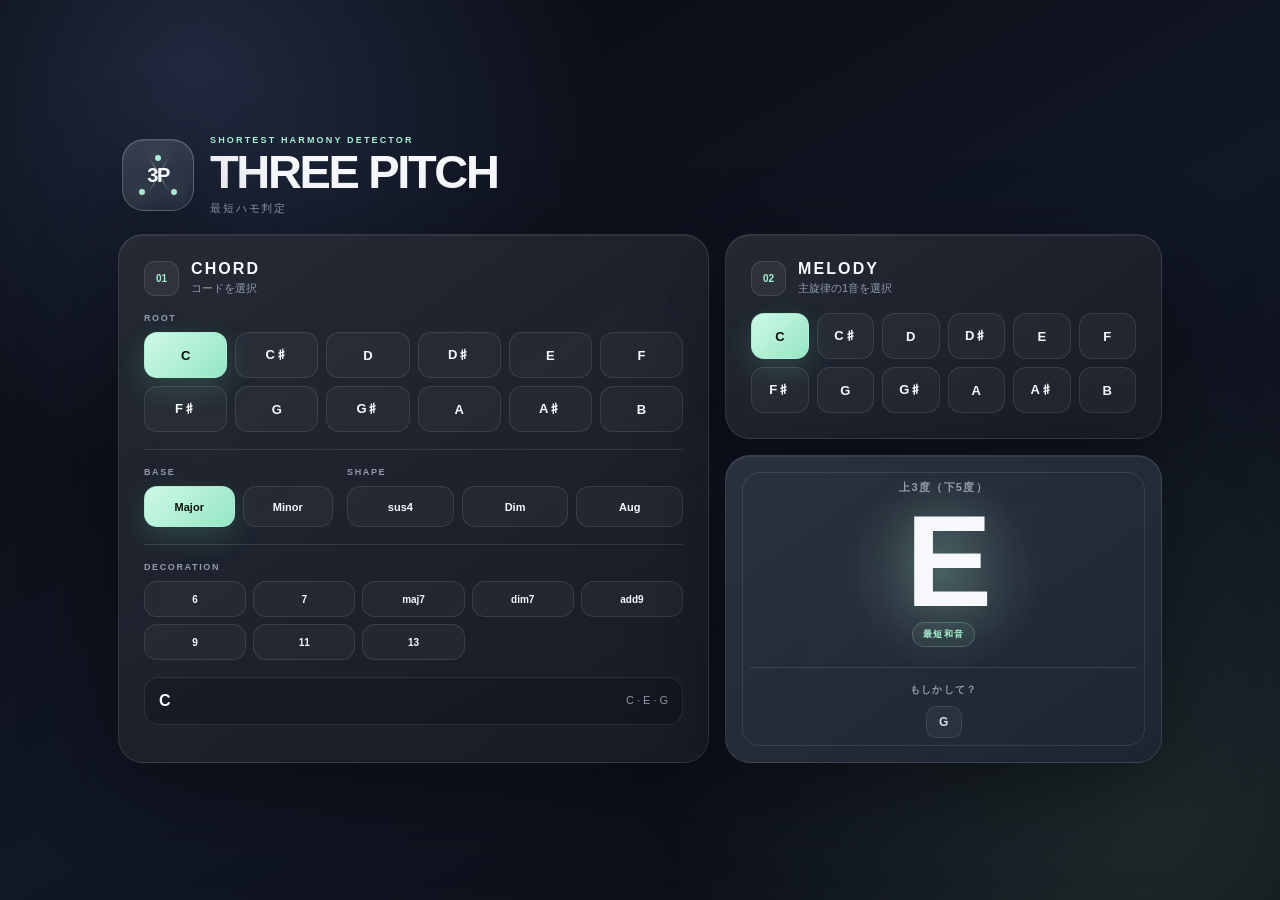
==== index.html @ 5ca82822 "Add files via upload" ====
<!doctype html>
<html lang="ja">
<head>
  <meta charset="utf-8">
  <meta name="viewport" content="width=device-width, initial-scale=1, viewport-fit=cover">
  <meta name="theme-color" content="#0b0e14">
  <meta name="apple-mobile-web-app-capable" content="yes">
  <meta name="apple-mobile-web-app-status-bar-style" content="black-translucent">
  <meta name="apple-mobile-web-app-title" content="3PITCH">
  <title>THREE PITCH</title>
  <link rel="manifest" href="./manifest.webmanifest">
  <link rel="apple-touch-icon" href="./icon-192.png">
  <link rel="stylesheet" href="./style.css?v=1">
</head>
<body>
  <main class="app">
    <header class="brand">
      <div class="mini-logo" aria-hidden="true"><i></i><i></i><i></i><b>3P</b></div>
      <div class="brand-copy">
        <p>SHORTEST HARMONY DETECTOR</p>
        <h1>THREE PITCH</h1>
        <span>最短ハモ判定</span>
      </div>
    </header>

    <section class="control-card chord-card">
      <div class="section-title"><span>01</span><div><h2>CHORD</h2><p>コードを選択</p></div></div>
      <div class="label">ROOT</div>
      <div id="rootGrid" class="notes-grid"></div>

      <div class="split-row">
        <div><div class="label">BASE</div><div id="baseGrid" class="choice-grid base-grid"></div></div>
        <div><div class="label">SHAPE</div><div id="shapeGrid" class="choice-grid shape-grid"></div></div>
      </div>

      <div class="label decoration-label">DECORATION</div>
      <div id="decorationGrid" class="decoration-grid"></div>

      <div class="summary"><strong id="chordName">C</strong><span id="chordTones">C · E · G</span></div>
    </section>

    <section class="control-card melody-card">
      <div class="section-title"><span>02</span><div><h2>MELODY</h2><p>主旋律の1音を選択</p></div></div>
      <div id="melodyGrid" class="notes-grid"></div>
    </section>

    <section class="result-card" aria-live="polite">
      <div class="result-kicker">上3度（下5度）</div>
      <div id="resultNote" class="result-note">E</div>
      <div class="rule-chip">最短和音</div>
      <div class="maybe"><span>もしかして？</span><div id="maybeNotes" class="maybe-notes"></div></div>
    </section>
  </main>

  <script src="./app.js?v=1"></script>
  <script>if("serviceWorker" in navigator){addEventListener("load",()=>navigator.serviceWorker.register("./service-worker.js"));}</script>
</body>
</html>
---- style.css ----
:root{color-scheme:dark;--bg:#080a0f;--panel:rgba(20,25,35,.84);--line:rgba(255,255,255,.1);--line2:rgba(255,255,255,.22);--text:#f7f8fb;--muted:#929cad;--accent:#a9f0d2;--ink:#07110d;--shadow:0 28px 90px rgba(0,0,0,.42)}
*{box-sizing:border-box}html{min-height:100%;background:var(--bg)}body{margin:0;min-height:100dvh;color:var(--text);font-family:-apple-system,BlinkMacSystemFont,"Segoe UI","Hiragino Sans","Yu Gothic UI",sans-serif;background:radial-gradient(circle at 15% 8%,rgba(136,167,255,.19),transparent 30%),radial-gradient(circle at 90% 92%,rgba(169,240,210,.13),transparent 34%),linear-gradient(150deg,#07090e,#111725 54%,#080a10);overscroll-behavior:none}button{font:inherit;color:inherit}.app{width:min(1120px,100%);min-height:100dvh;margin:auto;padding:max(24px,env(safe-area-inset-top)) clamp(14px,3.4vw,38px) max(26px,env(safe-area-inset-bottom));display:grid;grid-template-columns:minmax(0,1.15fr) minmax(0,.85fr);grid-template-areas:"brand brand" "chord melody" "chord result";gap:16px;align-content:center}.brand{grid-area:brand;display:flex;align-items:center;gap:16px;padding:0 4px 2px}.mini-logo{width:72px;height:72px;flex:none;border:1px solid var(--line2);border-radius:22px;background:linear-gradient(145deg,rgba(255,255,255,.11),rgba(255,255,255,.02)),rgba(255,255,255,.025);box-shadow:inset 0 1px 0 rgba(255,255,255,.1),var(--shadow);position:relative;display:grid;place-items:center;overflow:hidden}.mini-logo b{z-index:3;font-size:20px;letter-spacing:-.08em}.mini-logo i{position:absolute;width:6px;height:6px;border-radius:50%;background:var(--accent);box-shadow:0 0 18px rgba(169,240,210,.75)}.mini-logo i:nth-child(1){top:15px;left:50%;transform:translateX(-50%)}.mini-logo i:nth-child(2){bottom:15px;left:16px}.mini-logo i:nth-child(3){bottom:15px;right:16px}.mini-logo:before,.mini-logo:after{content:"";position:absolute;height:1px;width:42px;top:34px;left:15px;background:linear-gradient(90deg,transparent,rgba(169,240,210,.65),transparent)}.mini-logo:before{transform:rotate(60deg)}.mini-logo:after{transform:rotate(-60deg)}.brand-copy p{margin:0 0 5px;color:var(--accent);font-size:9px;font-weight:850;letter-spacing:.24em}.brand-copy h1{margin:0;font-size:clamp(30px,4.6vw,47px);line-height:.92;letter-spacing:-.05em}.brand-copy span{display:block;margin-top:8px;color:var(--muted);font-size:11px;letter-spacing:.17em}.control-card,.result-card{border:1px solid var(--line);border-radius:25px;background:linear-gradient(145deg,rgba(255,255,255,.075),rgba(255,255,255,.018)),var(--panel);box-shadow:inset 0 1px 0 rgba(255,255,255,.08),var(--shadow);backdrop-filter:blur(22px);-webkit-backdrop-filter:blur(22px)}.control-card{padding:clamp(17px,3vw,25px)}.chord-card{grid-area:chord}.melody-card{grid-area:melody}.section-title{display:flex;gap:12px;align-items:center;margin-bottom:17px}.section-title>span{width:35px;height:35px;display:grid;place-items:center;border:1px solid var(--line);border-radius:11px;background:rgba(255,255,255,.055);color:var(--accent);font-size:10px;font-weight:900}.section-title h2{margin:0;font-size:16px;letter-spacing:.13em}.section-title p{margin:3px 0 0;color:var(--muted);font-size:11px}.label{margin:0 0 9px;color:var(--muted);font-size:9px;font-weight:900;letter-spacing:.18em}.notes-grid{display:grid;grid-template-columns:repeat(6,minmax(0,1fr));gap:8px}.note-button,.choice-button,.decoration-button{border:1px solid var(--line);background:rgba(255,255,255,.035);border-radius:13px;cursor:pointer;-webkit-tap-highlight-color:transparent;transition:transform .11s ease,border-color .12s ease,background .12s ease,color .12s ease,box-shadow .12s ease}.note-button{min-height:46px;font-weight:800;font-size:13px}.choice-button{min-height:41px;padding:0 10px;font-size:11px;font-weight:780}.decoration-button{min-height:36px;padding:0 10px;font-size:10px;font-weight:760}.note-button:active,.choice-button:active,.decoration-button:active{transform:scale(.96)}.note-button:hover,.choice-button:hover,.decoration-button:hover{border-color:var(--line2)}.selected{color:var(--ink);border-color:rgba(169,240,210,.82);background:linear-gradient(135deg,#cef9e8,#96e6c4);box-shadow:0 10px 28px rgba(111,225,181,.18)}.split-row{display:grid;grid-template-columns:.72fr 1.28fr;gap:14px;padding-top:17px;margin-top:17px;border-top:1px solid var(--line)}.choice-grid{display:grid;gap:8px}.base-grid{grid-template-columns:repeat(2,minmax(0,1fr))}.shape-grid{grid-template-columns:repeat(3,minmax(0,1fr))}.decoration-label{padding-top:17px;margin-top:17px;border-top:1px solid var(--line)}.decoration-grid{display:grid;grid-template-columns:repeat(5,minmax(0,1fr));gap:7px}.summary{margin-top:17px;min-height:48px;padding:11px 14px;display:flex;align-items:center;justify-content:space-between;gap:12px;border:1px solid var(--line);border-radius:15px;background:rgba(0,0,0,.16)}.summary strong{white-space:nowrap;font-size:16px}.summary span{color:var(--muted);text-align:right;font-size:11px;line-height:1.4}.result-card{grid-area:result;min-height:270px;padding:24px;display:grid;place-items:center;align-content:center;position:relative;overflow:hidden;background:radial-gradient(circle at 50% 38%,rgba(169,240,210,.18),transparent 34%),linear-gradient(145deg,rgba(255,255,255,.08),rgba(255,255,255,.015)),rgba(27,34,47,.94)}.result-card:after{content:"";position:absolute;inset:16px;border:1px solid rgba(169,240,210,.12);border-radius:18px;pointer-events:none}.result-kicker{z-index:1;color:var(--muted);font-size:11px;font-weight:800;letter-spacing:.12em}.result-note{z-index:1;margin:8px 0 2px;font-size:clamp(76px,13vw,130px);line-height:.9;font-weight:900;letter-spacing:-.08em;text-shadow:0 0 42px rgba(169,240,210,.2)}.rule-chip{z-index:1;padding:5px 10px;border:1px solid rgba(169,240,210,.22);border-radius:999px;color:var(--accent);background:rgba(169,240,210,.06);font-size:9px;font-weight:850;letter-spacing:.14em}.maybe{z-index:1;width:min(420px,100%);margin-top:20px;padding-top:15px;border-top:1px solid var(--line);text-align:center}.maybe>span{display:block;margin-bottom:9px;color:var(--muted);font-size:10px;font-weight:800;letter-spacing:.12em}.maybe-notes{display:flex;flex-wrap:wrap;justify-content:center;gap:7px;min-height:32px}.maybe-note{min-width:36px;height:32px;padding:0 10px;display:inline-grid;place-items:center;border:1px solid var(--line);border-radius:10px;background:rgba(255,255,255,.045);color:#d7dce5;font-size:12px;font-weight:800}.maybe-empty{color:rgba(255,255,255,.28);font-size:18px;line-height:32px}@media(max-width:760px){.app{grid-template-columns:1fr;grid-template-areas:"brand" "chord" "melody" "result";align-content:start}.mini-logo{width:62px;height:62px;border-radius:19px}.brand-copy h1{font-size:32px}.notes-grid{grid-template-columns:repeat(4,minmax(0,1fr))}.split-row{grid-template-columns:1fr}.decoration-grid{grid-template-columns:repeat(3,minmax(0,1fr))}.result-card{min-height:255px}}@media(max-width:370px){.notes-grid{grid-template-columns:repeat(3,minmax(0,1fr))}.decoration-grid{grid-template-columns:repeat(2,minmax(0,1fr))}.summary{align-items:flex-start;flex-direction:column}.summary span{text-align:left}}@media(prefers-reduced-motion:reduce){*{transition:none!important}}
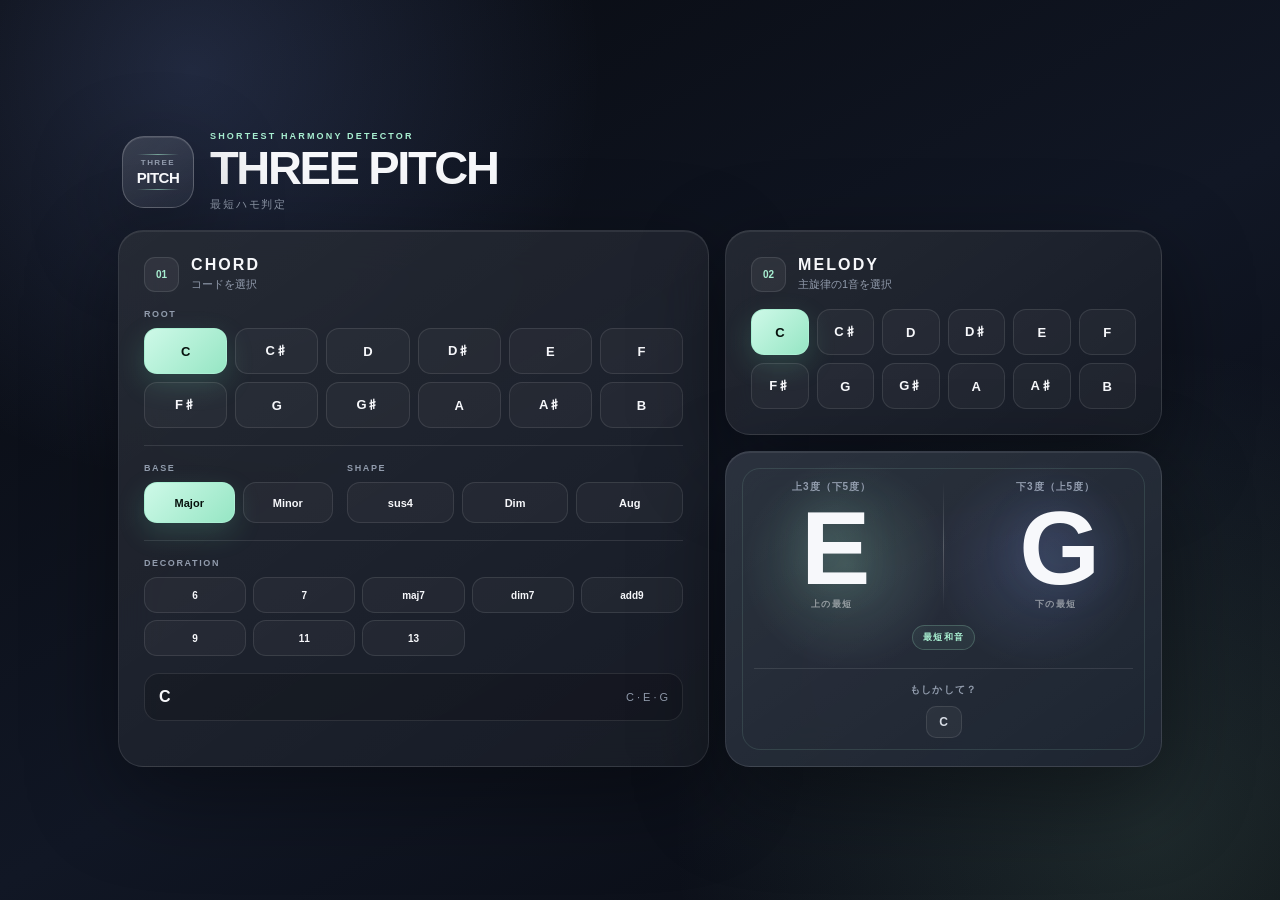
==== commit 684f34ef: "Add files via upload" ====
--- a/index.html
+++ b/index.html
@@ -6,16 +6,19 @@
   <meta name="theme-color" content="#0b0e14">
   <meta name="apple-mobile-web-app-capable" content="yes">
   <meta name="apple-mobile-web-app-status-bar-style" content="black-translucent">
-  <meta name="apple-mobile-web-app-title" content="3PITCH">
+  <meta name="apple-mobile-web-app-title" content="THREE PITCH">
   <title>THREE PITCH</title>
   <link rel="manifest" href="./manifest.webmanifest">
   <link rel="apple-touch-icon" href="./icon-192.png">
-  <link rel="stylesheet" href="./style.css?v=1">
+  <link rel="stylesheet" href="./style.css?v=2">
 </head>
 <body>
   <main class="app">
     <header class="brand">
-      <div class="mini-logo" aria-hidden="true"><i></i><i></i><i></i><b>3P</b></div>
+      <div class="mini-logo" aria-hidden="true">
+        <span>THREE</span>
+        <strong>PITCH</strong>
+      </div>
       <div class="brand-copy">
         <p>SHORTEST HARMONY DETECTOR</p>
         <h1>THREE PITCH</h1>
@@ -45,14 +48,25 @@
     </section>
 
     <section class="result-card" aria-live="polite">
-      <div class="result-kicker">上3度（下5度）</div>
-      <div id="resultNote" class="result-note">E</div>
+      <div class="result-grid">
+        <article class="harmony-result upper-result">
+          <div class="result-kicker">上3度（下5度）</div>
+          <div id="upperResultNote" class="result-note">E</div>
+          <div class="direction-label">上の最短</div>
+        </article>
+        <div class="result-divider" aria-hidden="true"></div>
+        <article class="harmony-result lower-result">
+          <div class="result-kicker">下3度（上5度）</div>
+          <div id="lowerResultNote" class="result-note">G</div>
+          <div class="direction-label">下の最短</div>
+        </article>
+      </div>
       <div class="rule-chip">最短和音</div>
       <div class="maybe"><span>もしかして？</span><div id="maybeNotes" class="maybe-notes"></div></div>
     </section>
   </main>
 
-  <script src="./app.js?v=1"></script>
+  <script src="./app.js?v=2"></script>
   <script>if("serviceWorker" in navigator){addEventListener("load",()=>navigator.serviceWorker.register("./service-worker.js"));}</script>
 </body>
 </html>
--- a/style.css
+++ b/style.css
@@ -1,2 +1,8 @@
-:root{color-scheme:dark;--bg:#080a0f;--panel:rgba(20,25,35,.84);--line:rgba(255,255,255,.1);--line2:rgba(255,255,255,.22);--text:#f7f8fb;--muted:#929cad;--accent:#a9f0d2;--ink:#07110d;--shadow:0 28px 90px rgba(0,0,0,.42)}
-*{box-sizing:border-box}html{min-height:100%;background:var(--bg)}body{margin:0;min-height:100dvh;color:var(--text);font-family:-apple-system,BlinkMacSystemFont,"Segoe UI","Hiragino Sans","Yu Gothic UI",sans-serif;background:radial-gradient(circle at 15% 8%,rgba(136,167,255,.19),transparent 30%),radial-gradient(circle at 90% 92%,rgba(169,240,210,.13),transparent 34%),linear-gradient(150deg,#07090e,#111725 54%,#080a10);overscroll-behavior:none}button{font:inherit;color:inherit}.app{width:min(1120px,100%);min-height:100dvh;margin:auto;padding:max(24px,env(safe-area-inset-top)) clamp(14px,3.4vw,38px) max(26px,env(safe-area-inset-bottom));display:grid;grid-template-columns:minmax(0,1.15fr) minmax(0,.85fr);grid-template-areas:"brand brand" "chord melody" "chord result";gap:16px;align-content:center}.brand{grid-area:brand;display:flex;align-items:center;gap:16px;padding:0 4px 2px}.mini-logo{width:72px;height:72px;flex:none;border:1px solid var(--line2);border-radius:22px;background:linear-gradient(145deg,rgba(255,255,255,.11),rgba(255,255,255,.02)),rgba(255,255,255,.025);box-shadow:inset 0 1px 0 rgba(255,255,255,.1),var(--shadow);position:relative;display:grid;place-items:center;overflow:hidden}.mini-logo b{z-index:3;font-size:20px;letter-spacing:-.08em}.mini-logo i{position:absolute;width:6px;height:6px;border-radius:50%;background:var(--accent);box-shadow:0 0 18px rgba(169,240,210,.75)}.mini-logo i:nth-child(1){top:15px;left:50%;transform:translateX(-50%)}.mini-logo i:nth-child(2){bottom:15px;left:16px}.mini-logo i:nth-child(3){bottom:15px;right:16px}.mini-logo:before,.mini-logo:after{content:"";position:absolute;height:1px;width:42px;top:34px;left:15px;background:linear-gradient(90deg,transparent,rgba(169,240,210,.65),transparent)}.mini-logo:before{transform:rotate(60deg)}.mini-logo:after{transform:rotate(-60deg)}.brand-copy p{margin:0 0 5px;color:var(--accent);font-size:9px;font-weight:850;letter-spacing:.24em}.brand-copy h1{margin:0;font-size:clamp(30px,4.6vw,47px);line-height:.92;letter-spacing:-.05em}.brand-copy span{display:block;margin-top:8px;color:var(--muted);font-size:11px;letter-spacing:.17em}.control-card,.result-card{border:1px solid var(--line);border-radius:25px;background:linear-gradient(145deg,rgba(255,255,255,.075),rgba(255,255,255,.018)),var(--panel);box-shadow:inset 0 1px 0 rgba(255,255,255,.08),var(--shadow);backdrop-filter:blur(22px);-webkit-backdrop-filter:blur(22px)}.control-card{padding:clamp(17px,3vw,25px)}.chord-card{grid-area:chord}.melody-card{grid-area:melody}.section-title{display:flex;gap:12px;align-items:center;margin-bottom:17px}.section-title>span{width:35px;height:35px;display:grid;place-items:center;border:1px solid var(--line);border-radius:11px;background:rgba(255,255,255,.055);color:var(--accent);font-size:10px;font-weight:900}.section-title h2{margin:0;font-size:16px;letter-spacing:.13em}.section-title p{margin:3px 0 0;color:var(--muted);font-size:11px}.label{margin:0 0 9px;color:var(--muted);font-size:9px;font-weight:900;letter-spacing:.18em}.notes-grid{display:grid;grid-template-columns:repeat(6,minmax(0,1fr));gap:8px}.note-button,.choice-button,.decoration-button{border:1px solid var(--line);background:rgba(255,255,255,.035);border-radius:13px;cursor:pointer;-webkit-tap-highlight-color:transparent;transition:transform .11s ease,border-color .12s ease,background .12s ease,color .12s ease,box-shadow .12s ease}.note-button{min-height:46px;font-weight:800;font-size:13px}.choice-button{min-height:41px;padding:0 10px;font-size:11px;font-weight:780}.decoration-button{min-height:36px;padding:0 10px;font-size:10px;font-weight:760}.note-button:active,.choice-button:active,.decoration-button:active{transform:scale(.96)}.note-button:hover,.choice-button:hover,.decoration-button:hover{border-color:var(--line2)}.selected{color:var(--ink);border-color:rgba(169,240,210,.82);background:linear-gradient(135deg,#cef9e8,#96e6c4);box-shadow:0 10px 28px rgba(111,225,181,.18)}.split-row{display:grid;grid-template-columns:.72fr 1.28fr;gap:14px;padding-top:17px;margin-top:17px;border-top:1px solid var(--line)}.choice-grid{display:grid;gap:8px}.base-grid{grid-template-columns:repeat(2,minmax(0,1fr))}.shape-grid{grid-template-columns:repeat(3,minmax(0,1fr))}.decoration-label{padding-top:17px;margin-top:17px;border-top:1px solid var(--line)}.decoration-grid{display:grid;grid-template-columns:repeat(5,minmax(0,1fr));gap:7px}.summary{margin-top:17px;min-height:48px;padding:11px 14px;display:flex;align-items:center;justify-content:space-between;gap:12px;border:1px solid var(--line);border-radius:15px;background:rgba(0,0,0,.16)}.summary strong{white-space:nowrap;font-size:16px}.summary span{color:var(--muted);text-align:right;font-size:11px;line-height:1.4}.result-card{grid-area:result;min-height:270px;padding:24px;display:grid;place-items:center;align-content:center;position:relative;overflow:hidden;background:radial-gradient(circle at 50% 38%,rgba(169,240,210,.18),transparent 34%),linear-gradient(145deg,rgba(255,255,255,.08),rgba(255,255,255,.015)),rgba(27,34,47,.94)}.result-card:after{content:"";position:absolute;inset:16px;border:1px solid rgba(169,240,210,.12);border-radius:18px;pointer-events:none}.result-kicker{z-index:1;color:var(--muted);font-size:11px;font-weight:800;letter-spacing:.12em}.result-note{z-index:1;margin:8px 0 2px;font-size:clamp(76px,13vw,130px);line-height:.9;font-weight:900;letter-spacing:-.08em;text-shadow:0 0 42px rgba(169,240,210,.2)}.rule-chip{z-index:1;padding:5px 10px;border:1px solid rgba(169,240,210,.22);border-radius:999px;color:var(--accent);background:rgba(169,240,210,.06);font-size:9px;font-weight:850;letter-spacing:.14em}.maybe{z-index:1;width:min(420px,100%);margin-top:20px;padding-top:15px;border-top:1px solid var(--line);text-align:center}.maybe>span{display:block;margin-bottom:9px;color:var(--muted);font-size:10px;font-weight:800;letter-spacing:.12em}.maybe-notes{display:flex;flex-wrap:wrap;justify-content:center;gap:7px;min-height:32px}.maybe-note{min-width:36px;height:32px;padding:0 10px;display:inline-grid;place-items:center;border:1px solid var(--line);border-radius:10px;background:rgba(255,255,255,.045);color:#d7dce5;font-size:12px;font-weight:800}.maybe-empty{color:rgba(255,255,255,.28);font-size:18px;line-height:32px}@media(max-width:760px){.app{grid-template-columns:1fr;grid-template-areas:"brand" "chord" "melody" "result";align-content:start}.mini-logo{width:62px;height:62px;border-radius:19px}.brand-copy h1{font-size:32px}.notes-grid{grid-template-columns:repeat(4,minmax(0,1fr))}.split-row{grid-template-columns:1fr}.decoration-grid{grid-template-columns:repeat(3,minmax(0,1fr))}.result-card{min-height:255px}}@media(max-width:370px){.notes-grid{grid-template-columns:repeat(3,minmax(0,1fr))}.decoration-grid{grid-template-columns:repeat(2,minmax(0,1fr))}.summary{align-items:flex-start;flex-direction:column}.summary span{text-align:left}}@media(prefers-reduced-motion:reduce){*{transition:none!important}}
+
+:root{color-scheme:dark;--bg:#080a0f;--panel:rgba(20,25,35,.84);--line:rgba(255,255,255,.1);--line2:rgba(255,255,255,.22);--text:#f7f8fb;--muted:#929cad;--accent:#a9f0d2;--accent2:#88a7ff;--ink:#07110d;--shadow:0 28px 90px rgba(0,0,0,.42)}
+*{box-sizing:border-box}html{min-height:100%;background:var(--bg)}body{margin:0;min-height:100dvh;color:var(--text);font-family:-apple-system,BlinkMacSystemFont,"Segoe UI","Hiragino Sans","Yu Gothic UI",sans-serif;background:radial-gradient(circle at 15% 8%,rgba(136,167,255,.19),transparent 30%),radial-gradient(circle at 90% 92%,rgba(169,240,210,.13),transparent 34%),linear-gradient(150deg,#07090e,#111725 54%,#080a10);overscroll-behavior:none}button{font:inherit;color:inherit}.app{width:min(1120px,100%);min-height:100dvh;margin:auto;padding:max(24px,env(safe-area-inset-top)) clamp(14px,3.4vw,38px) max(26px,env(safe-area-inset-bottom));display:grid;grid-template-columns:minmax(0,1.15fr) minmax(0,.85fr);grid-template-areas:"brand brand" "chord melody" "chord result";gap:16px;align-content:center}.brand{grid-area:brand;display:flex;align-items:center;gap:16px;padding:0 4px 2px}.mini-logo{width:72px;height:72px;flex:none;border:1px solid var(--line2);border-radius:22px;background:linear-gradient(145deg,rgba(255,255,255,.11),rgba(255,255,255,.02)),rgba(255,255,255,.025);box-shadow:inset 0 1px 0 rgba(255,255,255,.1),var(--shadow);position:relative;display:grid;place-content:center;text-align:center;overflow:hidden}.mini-logo span,.mini-logo strong{position:relative;z-index:2;display:block}.mini-logo span{color:var(--muted);font-size:8px;font-weight:850;letter-spacing:.18em}.mini-logo strong{margin-top:4px;color:var(--text);font-size:15px;line-height:.92;font-weight:900;letter-spacing:-.035em}.mini-logo:before,.mini-logo:after{content:"";position:absolute;left:14px;right:14px;height:1px;background:linear-gradient(90deg,transparent,rgba(169,240,210,.58),transparent)}.mini-logo:before{top:17px}.mini-logo:after{bottom:17px}.brand-copy p{margin:0 0 5px;color:var(--accent);font-size:9px;font-weight:850;letter-spacing:.24em}.brand-copy h1{margin:0;font-size:clamp(30px,4.6vw,47px);line-height:.92;letter-spacing:-.05em}.brand-copy span{display:block;margin-top:8px;color:var(--muted);font-size:11px;letter-spacing:.17em}.control-card,.result-card{border:1px solid var(--line);border-radius:25px;background:linear-gradient(145deg,rgba(255,255,255,.075),rgba(255,255,255,.018)),var(--panel);box-shadow:inset 0 1px 0 rgba(255,255,255,.08),var(--shadow);backdrop-filter:blur(22px);-webkit-backdrop-filter:blur(22px)}.control-card{padding:clamp(17px,3vw,25px)}.chord-card{grid-area:chord}.melody-card{grid-area:melody}.section-title{display:flex;gap:12px;align-items:center;margin-bottom:17px}.section-title>span{width:35px;height:35px;display:grid;place-items:center;border:1px solid var(--line);border-radius:11px;background:rgba(255,255,255,.055);color:var(--accent);font-size:10px;font-weight:900}.section-title h2{margin:0;font-size:16px;letter-spacing:.13em}.section-title p{margin:3px 0 0;color:var(--muted);font-size:11px}.label{margin:0 0 9px;color:var(--muted);font-size:9px;font-weight:900;letter-spacing:.18em}.notes-grid{display:grid;grid-template-columns:repeat(6,minmax(0,1fr));gap:8px}.note-button,.choice-button,.decoration-button{border:1px solid var(--line);background:rgba(255,255,255,.035);border-radius:13px;cursor:pointer;-webkit-tap-highlight-color:transparent;transition:transform .11s ease,border-color .12s ease,background .12s ease,color .12s ease,box-shadow .12s ease}.note-button{min-height:46px;font-weight:800;font-size:13px}.choice-button{min-height:41px;padding:0 10px;font-size:11px;font-weight:780}.decoration-button{min-height:36px;padding:0 10px;font-size:10px;font-weight:760}.note-button:active,.choice-button:active,.decoration-button:active{transform:scale(.96)}.note-button:hover,.choice-button:hover,.decoration-button:hover{border-color:var(--line2)}.selected{color:var(--ink);border-color:rgba(169,240,210,.82);background:linear-gradient(135deg,#cef9e8,#96e6c4);box-shadow:0 10px 28px rgba(111,225,181,.18)}.split-row{display:grid;grid-template-columns:.72fr 1.28fr;gap:14px;padding-top:17px;margin-top:17px;border-top:1px solid var(--line)}.choice-grid{display:grid;gap:8px}.base-grid{grid-template-columns:repeat(2,minmax(0,1fr))}.shape-grid{grid-template-columns:repeat(3,minmax(0,1fr))}.decoration-label{padding-top:17px;margin-top:17px;border-top:1px solid var(--line)}.decoration-grid{display:grid;grid-template-columns:repeat(5,minmax(0,1fr));gap:7px}.summary{margin-top:17px;min-height:48px;padding:11px 14px;display:flex;align-items:center;justify-content:space-between;gap:12px;border:1px solid var(--line);border-radius:15px;background:rgba(0,0,0,.16)}.summary strong{white-space:nowrap;font-size:16px}.summary span{color:var(--muted);text-align:right;font-size:11px;line-height:1.4}
+.result-card{grid-area:result;min-height:310px;padding:clamp(20px,3vw,28px);display:grid;place-items:center;align-content:center;position:relative;overflow:hidden;background:radial-gradient(circle at 28% 36%,rgba(169,240,210,.17),transparent 28%),radial-gradient(circle at 72% 36%,rgba(136,167,255,.15),transparent 28%),linear-gradient(145deg,rgba(255,255,255,.08),rgba(255,255,255,.015)),rgba(27,34,47,.94)}.result-card:after{content:"";position:absolute;inset:16px;border:1px solid rgba(169,240,210,.12);border-radius:18px;pointer-events:none}.result-grid{position:relative;z-index:1;width:min(560px,100%);display:grid;grid-template-columns:1fr 1px 1fr;gap:clamp(16px,4vw,34px);align-items:center}.harmony-result{min-width:0;display:grid;justify-items:center;text-align:center}.result-divider{width:1px;height:128px;background:linear-gradient(transparent,var(--line2),transparent)}.result-kicker{color:var(--muted);font-size:10px;font-weight:800;letter-spacing:.1em;white-space:nowrap}.result-note{margin:10px 0 4px;font-size:clamp(64px,10vw,104px);line-height:.86;font-weight:900;letter-spacing:-.08em;text-shadow:0 0 42px rgba(169,240,210,.18)}.lower-result .result-note{text-shadow:0 0 42px rgba(136,167,255,.18)}.direction-label{color:rgba(255,255,255,.48);font-size:9px;font-weight:800;letter-spacing:.14em}.rule-chip{position:relative;z-index:1;margin-top:14px;padding:5px 10px;border:1px solid rgba(169,240,210,.22);border-radius:999px;color:var(--accent);background:rgba(169,240,210,.06);font-size:9px;font-weight:850;letter-spacing:.14em}.maybe{position:relative;z-index:1;width:min(560px,100%);margin-top:18px;padding-top:14px;border-top:1px solid var(--line);text-align:center}.maybe>span{display:block;margin-bottom:9px;color:var(--muted);font-size:10px;font-weight:800;letter-spacing:.12em}.maybe-notes{display:flex;flex-wrap:wrap;justify-content:center;gap:7px;min-height:32px}.maybe-note{min-width:36px;height:32px;padding:0 10px;display:inline-grid;place-items:center;border:1px solid var(--line);border-radius:10px;background:rgba(255,255,255,.045);color:#d7dce5;font-size:12px;font-weight:800}.maybe-empty{color:rgba(255,255,255,.28);font-size:18px;line-height:32px}
+@media(max-width:760px){.app{grid-template-columns:1fr;grid-template-areas:"brand" "chord" "melody" "result";align-content:start}.mini-logo{width:62px;height:62px;border-radius:19px}.brand-copy h1{font-size:32px}.notes-grid{grid-template-columns:repeat(4,minmax(0,1fr))}.split-row{grid-template-columns:1fr}.decoration-grid{grid-template-columns:repeat(3,minmax(0,1fr))}.result-card{min-height:300px}.result-grid{gap:14px}.result-note{font-size:clamp(60px,20vw,92px)}}
+@media(max-width:430px){.result-grid{grid-template-columns:1fr 1fr;gap:10px}.result-divider{display:none}.result-kicker{font-size:9px;letter-spacing:.04em}.result-note{font-size:clamp(58px,22vw,84px)}}
+@media(max-width:370px){.notes-grid{grid-template-columns:repeat(3,minmax(0,1fr))}.decoration-grid{grid-template-columns:repeat(2,minmax(0,1fr))}.summary{align-items:flex-start;flex-direction:column}.summary span{text-align:left}}
+@media(prefers-reduced-motion:reduce){*{transition:none!important}}
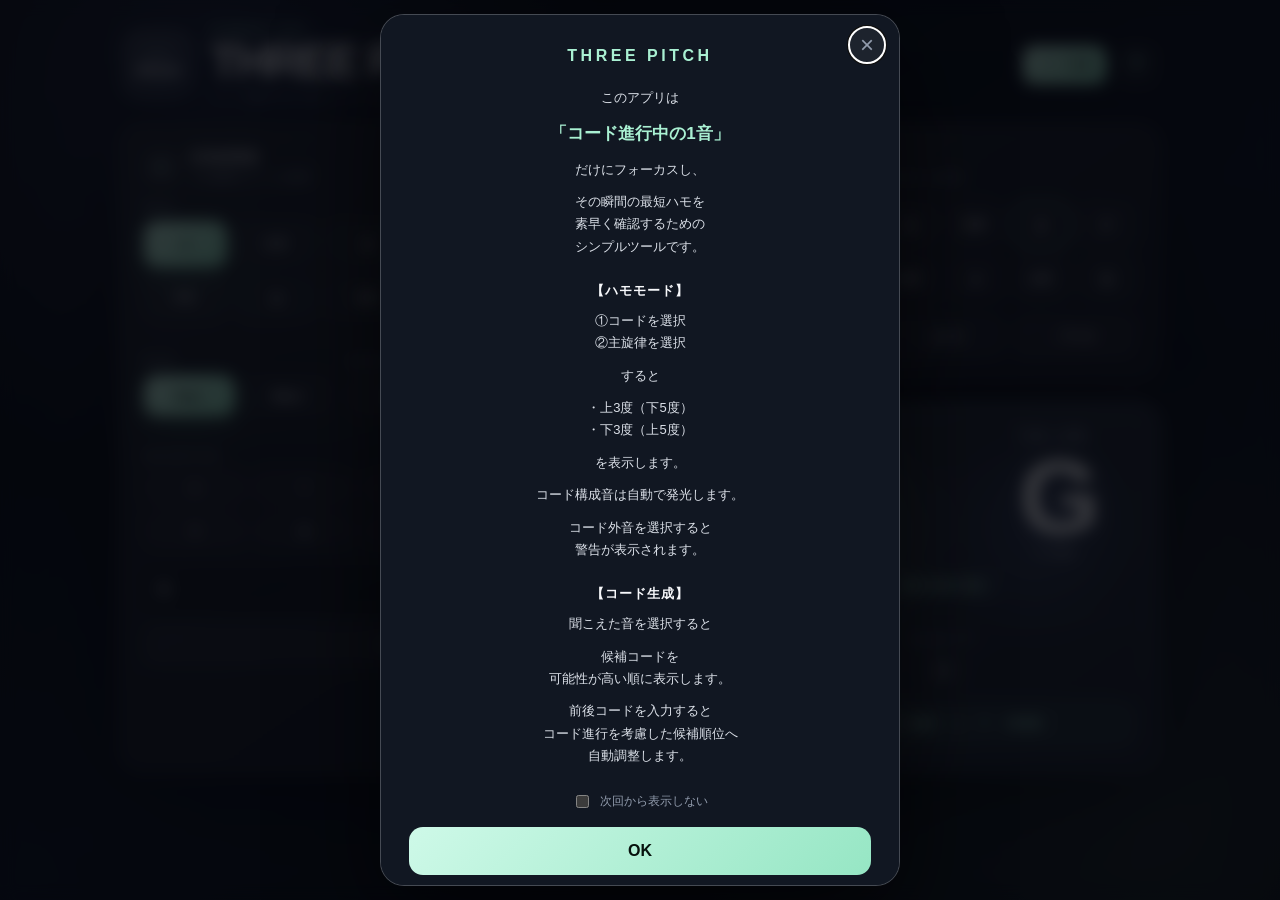
==== commit 08f114c1: "Add files via upload" ====
--- a/index.html
+++ b/index.html
@@ -10,63 +10,111 @@
   <title>THREE PITCH</title>
   <link rel="manifest" href="./manifest.webmanifest">
   <link rel="apple-touch-icon" href="./icon-192.png">
-  <link rel="stylesheet" href="./style.css?v=2">
+  <link rel="stylesheet" href="./style.css?v=41">
 </head>
 <body>
   <main class="app">
     <header class="brand">
-      <div class="mini-logo" aria-hidden="true">
-        <span>THREE</span>
-        <strong>PITCH</strong>
-      </div>
-      <div class="brand-copy">
-        <p>SHORTEST HARMONY DETECTOR</p>
-        <h1>THREE PITCH</h1>
-        <span>最短ハモ判定</span>
-      </div>
+      <div class="mini-logo" aria-hidden="true"><span>THREE</span><strong>PITCH</strong></div>
+      <div class="brand-copy"><p>HARMONY TOOL</p><h1>THREE PITCH</h1><span>コード進行中の1音にフォーカス</span></div>
+      <nav class="header-actions" aria-label="アプリ操作">
+        <button id="openDetectButton" class="mode-button active" type="button">コード生成</button>
+        <button id="guideButton" class="help-button" type="button" aria-label="使い方を表示">?</button>
+      </nav>
     </header>
 
-    <section class="control-card chord-card">
-      <div class="section-title"><span>01</span><div><h2>CHORD</h2><p>コードを選択</p></div></div>
-      <div class="label">ROOT</div>
-      <div id="rootGrid" class="notes-grid"></div>
+    <section class="harmony-layout">
+      <section class="control-card chord-card">
+        <div class="section-title"><span>01</span><div><h2>CHORD</h2><p>その瞬間のコードを選択</p></div></div>
+        <div class="label">ROOT</div><div id="rootGrid" class="notes-grid"></div>
+        <div class="split-row">
+          <div><div class="label">BASE</div><div id="baseGrid" class="choice-grid base-grid"></div></div>
+          <div><div class="label">SHAPE</div><div id="shapeGrid" class="choice-grid shape-grid"></div></div>
+        </div>
+        <div class="label decoration-label">DECORATION</div><div id="decorationGrid" class="decoration-grid"></div>
+        <div class="summary"><strong id="chordName">C</strong><span id="chordTones">C · E · G</span></div>
+        <button id="playChordButton" class="sound-button wide" type="button">♪ コード同時再生</button>
+      </section>
 
-      <div class="split-row">
-        <div><div class="label">BASE</div><div id="baseGrid" class="choice-grid base-grid"></div></div>
-        <div><div class="label">SHAPE</div><div id="shapeGrid" class="choice-grid shape-grid"></div></div>
-      </div>
+      <section class="control-card melody-card">
+        <div class="section-title"><span>02</span><div><h2>MELODY</h2><p>コード構成音がリアルタイム発光</p></div></div>
+        <div id="melodyGrid" class="notes-grid"></div>
+        <div id="melodyWarning" class="warning" hidden><strong>⚠ コード外音</strong><span>選択した主旋律は、このコードの構成音ではありません。</span></div>
+        <div class="sound-grid">
+          <button id="playMelodyButton" class="sound-button" type="button">♪ 主旋律</button>
+          <button id="playUpperButton" class="sound-button" type="button">♪ 上ハモ</button>
+          <button id="playLowerButton" class="sound-button" type="button">♪ 下ハモ</button>
+        </div>
+      </section>
 
-      <div class="label decoration-label">DECORATION</div>
-      <div id="decorationGrid" class="decoration-grid"></div>
-
-      <div class="summary"><strong id="chordName">C</strong><span id="chordTones">C · E · G</span></div>
-    </section>
-
-    <section class="control-card melody-card">
-      <div class="section-title"><span>02</span><div><h2>MELODY</h2><p>主旋律の1音を選択</p></div></div>
-      <div id="melodyGrid" class="notes-grid"></div>
-    </section>
-
-    <section class="result-card" aria-live="polite">
-      <div class="result-grid">
-        <article class="harmony-result upper-result">
-          <div class="result-kicker">上3度（下5度）</div>
-          <div id="upperResultNote" class="result-note">E</div>
-          <div class="direction-label">上の最短</div>
-        </article>
-        <div class="result-divider" aria-hidden="true"></div>
-        <article class="harmony-result lower-result">
-          <div class="result-kicker">下3度（上5度）</div>
-          <div id="lowerResultNote" class="result-note">G</div>
-          <div class="direction-label">下の最短</div>
-        </article>
-      </div>
-      <div class="rule-chip">最短和音</div>
-      <div class="maybe"><span>もしかして？</span><div id="maybeNotes" class="maybe-notes"></div></div>
+      <section class="result-card" aria-live="polite">
+        <div class="result-grid">
+          <article class="harmony-result upper-result"><div class="result-kicker">上3度（下5度）</div><div id="upperResultNote" class="result-note">E</div><div class="direction-label">上の最短</div></article>
+          <div class="result-divider" aria-hidden="true"></div>
+          <article class="harmony-result lower-result"><div class="result-kicker">下3度（上5度）</div><div id="lowerResultNote" class="result-note">G</div><div class="direction-label">下の最短</div></article>
+        </div>
+        <div class="rule-chip">基本三和音で判定</div>
+        <div class="maybe"><span>もしかして？</span><div id="maybeNotes" class="maybe-notes"></div></div>
+        <button id="harmonyCheckButton" class="sound-button harmony-check" type="button">♪ ハモ確認　主旋律 → 上 → 下 → 3音同時</button>
+      </section>
     </section>
   </main>
 
-  <script src="./app.js?v=2"></script>
+  <dialog id="guideDialog" class="guide-dialog">
+    <form method="dialog" class="guide-panel">
+      <button class="dialog-close" value="close" aria-label="閉じる">×</button>
+      <div class="guide-logo">THREE PITCH</div>
+      <p>このアプリは</p>
+      <p class="guide-emphasis">「コード進行中の1音」</p>
+      <p>だけにフォーカスし、</p>
+      <p>その瞬間の最短ハモを<br>素早く確認するための<br>シンプルツールです。</p>
+      <h3>【ハモモード】</h3>
+      <p>①コードを選択<br>②主旋律を選択</p>
+      <p>すると</p>
+      <p>・上3度（下5度）<br>・下3度（上5度）</p>
+      <p>を表示します。</p>
+      <p>コード構成音は自動で発光します。</p>
+      <p>コード外音を選択すると<br>警告が表示されます。</p>
+      <h3>【コード生成】</h3>
+      <p>聞こえた音を選択すると</p>
+      <p>候補コードを<br>可能性が高い順に表示します。</p>
+      <p>前後コードを入力すると<br>コード進行を考慮した候補順位へ<br>自動調整します。</p>
+      <label class="dont-show"><input id="dontShowGuide" type="checkbox"> 次回から表示しない</label>
+      <button id="guideOkButton" class="guide-ok" value="ok">OK</button>
+    </form>
+  </dialog>
+
+  <dialog id="detectDialog" class="detect-dialog">
+    <section class="detect-window">
+      <header class="brand detect-window-header">
+        <div class="mini-logo" aria-hidden="true"><span>THREE</span><strong>PITCH</strong></div>
+        <div class="brand-copy"><p>CODE DETECT MODE</p><h1>CODE DETECT</h1><span>聞こえた音と前後進行から候補生成</span></div>
+        <button id="closeDetectButton" class="mode-button detect-close" type="button">ハモモードへ戻る</button>
+      </header>
+      <section class="detect-layout">
+        <section class="control-card detect-input-card">
+          <div class="section-title"><span>01</span><div><h2>HEARD NOTES</h2><p>聞こえた音を複数選択</p></div></div>
+          <div id="heardNotesGrid" class="notes-grid"></div>
+          <div class="detect-tools"><button id="clearHeardButton" class="utility-button" type="button">選択解除</button><span id="heardCount">0音選択</span></div>
+        </section>
+        <section class="control-card context-card">
+          <div class="section-title"><span>02</span><div><h2>CONTEXT</h2><p>前後コードは任意</p></div></div>
+          <div class="context-grid">
+            <label>前のコード<select id="previousChord"></select></label>
+            <label>次のコード<select id="nextChord"></select></label>
+          </div>
+          <p class="context-note">未入力なら聞こえた音だけで順位付けし、入力時は共通音・ルート進行・解決方向を加味します。</p>
+        </section>
+        <section class="control-card candidates-card" aria-live="polite">
+          <div class="section-title"><span>03</span><div><h2>CANDIDATES</h2><p>可能性が高い順</p></div></div>
+          <div id="candidateList" class="candidate-list"></div>
+        </section>
+      </section>
+    </section>
+  </dialog>
+
+  <script src="./app.js?v=41"></script>
+  <script src="./detect.js?v=41"></script>
   <script>if("serviceWorker" in navigator){addEventListener("load",()=>navigator.serviceWorker.register("./service-worker.js"));}</script>
 </body>
 </html>
--- a/style.css
+++ b/style.css
@@ -6,3 +6,26 @@
 @media(max-width:430px){.result-grid{grid-template-columns:1fr 1fr;gap:10px}.result-divider{display:none}.result-kicker{font-size:9px;letter-spacing:.04em}.result-note{font-size:clamp(58px,22vw,84px)}}
 @media(max-width:370px){.notes-grid{grid-template-columns:repeat(3,minmax(0,1fr))}.decoration-grid{grid-template-columns:repeat(2,minmax(0,1fr))}.summary{align-items:flex-start;flex-direction:column}.summary span{text-align:left}}
 @media(prefers-reduced-motion:reduce){*{transition:none!important}}
+
+/* v3 modes */
+.brand{flex-wrap:wrap}.mode-switch{margin-left:auto;display:flex;gap:7px;padding:5px;border:1px solid var(--line);border-radius:14px;background:rgba(0,0,0,.18)}.mode-button{min-height:38px;padding:0 14px;border:0;border-radius:10px;background:transparent;color:var(--muted);font-size:11px;font-weight:850;cursor:pointer}.mode-button.active{background:linear-gradient(135deg,#cef9e8,#96e6c4);color:var(--ink)}.mode-view{display:none;grid-column:1/-1}.mode-view.active{display:block}.harmony-layout{display:grid;grid-template-columns:minmax(0,1.15fr) minmax(0,.85fr);grid-template-areas:"chord melody" "chord result";gap:16px}.melody-card{align-self:stretch}.note-button.chord-tone{border-color:rgba(169,240,210,.52);box-shadow:inset 0 0 0 1px rgba(169,240,210,.12),0 0 18px rgba(169,240,210,.10)}.note-button.decor-tone{border-color:rgba(136,167,255,.5);box-shadow:inset 0 0 0 1px rgba(136,167,255,.1)}.note-button.invalid-selected{border-color:rgba(255,169,104,.9);background:linear-gradient(135deg,#ffd9b9,#ffab70);color:#2d1205}.warning{margin-top:14px;padding:12px 13px;border:1px solid rgba(255,169,104,.42);border-radius:14px;background:rgba(255,145,68,.09);display:grid;gap:3px}.warning strong{color:#ffc28e;font-size:12px}.warning span{color:#d9b99e;font-size:10px;line-height:1.45}.detect-layout{display:grid;grid-template-columns:1fr 1fr;grid-template-areas:"heard context" "candidates candidates";gap:16px}.detect-input-card{grid-area:heard}.context-card{grid-area:context}.candidates-card{grid-area:candidates}.detect-tools{margin-top:14px;display:flex;align-items:center;justify-content:space-between;gap:12px}.utility-button{min-height:38px;padding:0 14px;border:1px solid var(--line);border-radius:11px;background:rgba(255,255,255,.04);font-size:11px;font-weight:800;cursor:pointer}.detect-tools span,.context-note{color:var(--muted);font-size:10px}.context-grid{display:grid;grid-template-columns:1fr 1fr;gap:12px}.context-grid label{display:grid;gap:7px;color:var(--muted);font-size:10px;font-weight:800;letter-spacing:.08em}.context-grid select{width:100%;min-height:44px;padding:0 12px;border:1px solid var(--line);border-radius:12px;background:#111722;color:var(--text);font-size:13px}.context-note{margin:14px 0 0;line-height:1.5}.candidate-list{display:grid;gap:9px}.candidate-row{display:grid;grid-template-columns:44px minmax(100px,.8fr) 1.2fr auto;align-items:center;gap:12px;padding:12px 14px;border:1px solid var(--line);border-radius:14px;background:rgba(255,255,255,.03)}.candidate-rank{width:32px;height:32px;display:grid;place-items:center;border-radius:10px;background:rgba(169,240,210,.08);color:var(--accent);font-size:11px;font-weight:900}.candidate-name{font-size:17px;font-weight:900}.candidate-tones{color:var(--muted);font-size:11px}.candidate-score{min-width:52px;text-align:right;color:var(--accent);font-size:12px;font-weight:900}.candidate-reason{grid-column:2/5;color:rgba(255,255,255,.45);font-size:9px}.empty-candidates{padding:28px;text-align:center;color:var(--muted);font-size:12px;border:1px dashed var(--line);border-radius:14px}
+@media(max-width:760px){.mode-switch{width:100%;margin-left:0}.mode-button{flex:1}.harmony-layout,.detect-layout{grid-template-columns:1fr;grid-template-areas:"chord" "melody" "result"}.detect-layout{grid-template-areas:"heard" "context" "candidates"}.context-grid{grid-template-columns:1fr}.candidate-row{grid-template-columns:38px 1fr auto}.candidate-tones{grid-column:2/4}.candidate-reason{grid-column:2/4}}
+
+.app{grid-template-columns:1fr;grid-template-areas:"brand";align-content:start}
+
+.warning[hidden]{display:none!important}
+
+/* v4.0 COMPLETE */
+.header-actions{margin-left:auto;display:flex;align-items:center;gap:8px}.help-button{width:44px;height:44px;border:1px solid var(--line);border-radius:14px;background:rgba(255,255,255,.045);color:var(--accent);font-size:20px;font-weight:900;cursor:pointer}.help-button:hover,.sound-button:hover,.utility-button:hover,.mode-button:hover{border-color:var(--line2)}
+.sound-grid{display:grid;grid-template-columns:repeat(3,minmax(0,1fr));gap:8px;margin-top:14px}.sound-button{min-height:42px;padding:0 12px;border:1px solid var(--line);border-radius:12px;background:rgba(255,255,255,.045);color:var(--text);font-size:10px;font-weight:850;letter-spacing:.03em;cursor:pointer;transition:transform .12s ease,border-color .12s ease,background .12s ease,box-shadow .12s ease}.sound-button:active{transform:scale(.97)}.sound-button.wide{width:100%;margin-top:10px}.sound-button.harmony-check{position:relative;z-index:2;width:min(560px,100%);margin-top:16px;border-color:rgba(169,240,210,.28);background:rgba(169,240,210,.065);color:var(--accent)}.sound-button.playing{background:linear-gradient(135deg,#cef9e8,#96e6c4);color:var(--ink);box-shadow:0 0 28px rgba(111,225,181,.22)}
+.guide-dialog{width:min(520px,calc(100vw - 28px));max-height:calc(100vh - 28px);padding:0;border:1px solid var(--line2);border-radius:24px;background:#111722;color:var(--text);box-shadow:0 32px 100px rgba(0,0,0,.62)}.guide-dialog::backdrop{background:rgba(3,5,9,.78);backdrop-filter:blur(8px)}.guide-panel{position:relative;padding:30px 28px 26px;text-align:center}.dialog-close{position:absolute;right:14px;top:12px;width:36px;height:36px;border:0;border-radius:50%;background:rgba(255,255,255,.05);color:var(--muted);font-size:24px;cursor:pointer}.guide-logo{margin:2px 0 22px;color:var(--accent);font-weight:900;letter-spacing:.22em}.guide-panel p{margin:10px 0;color:#dce1e9;font-size:13px;line-height:1.72}.guide-panel h3{margin:24px 0 10px;font-size:13px;letter-spacing:.08em}.guide-emphasis{color:var(--accent)!important;font-size:17px!important;font-weight:900}.dont-show{display:flex;justify-content:center;align-items:center;gap:8px;margin:25px 0 16px;color:var(--muted);font-size:12px}.guide-ok{width:100%;min-height:48px;border:0;border-radius:14px;background:linear-gradient(135deg,#cef9e8,#96e6c4);color:var(--ink);font-weight:900;cursor:pointer}
+.detect-app{grid-template-columns:1fr;grid-template-areas:"brand"}.detect-app .brand{grid-area:brand}.detect-layout{grid-column:1/-1}
+@media(max-width:760px){.header-actions{width:100%;margin-left:0}.header-actions .mode-button{flex:1}.sound-grid{grid-template-columns:1fr}.guide-panel{padding:28px 20px 22px}.guide-panel p{font-size:12px}}
+
+/* v4.1: in-app Code Detect window */
+.detect-dialog{width:min(1180px,calc(100vw - 24px));height:min(920px,calc(100vh - 24px));max-width:none;max-height:none;padding:0;border:1px solid var(--line2);border-radius:24px;background:#0b0e14;color:var(--text);box-shadow:0 32px 100px rgba(0,0,0,.68);overflow:hidden}
+.detect-dialog::backdrop{background:rgba(3,5,9,.82);backdrop-filter:blur(8px)}
+.detect-window{height:100%;overflow:auto;padding:22px}
+.detect-window-header{position:sticky;top:-22px;z-index:5;margin:-22px -22px 18px;padding:22px;background:rgba(11,14,20,.96);backdrop-filter:blur(14px);border-bottom:1px solid var(--line)}
+.detect-close{margin-left:auto;border:1px solid var(--line);background:rgba(255,255,255,.045);color:var(--accent)}
+@media(max-width:760px){.detect-dialog{width:100vw;height:100dvh;border:0;border-radius:0}.detect-window{padding:14px}.detect-window-header{top:-14px;margin:-14px -14px 14px;padding:14px}.detect-close{width:100%;margin-left:0}.detect-window .brand-copy{min-width:0}}
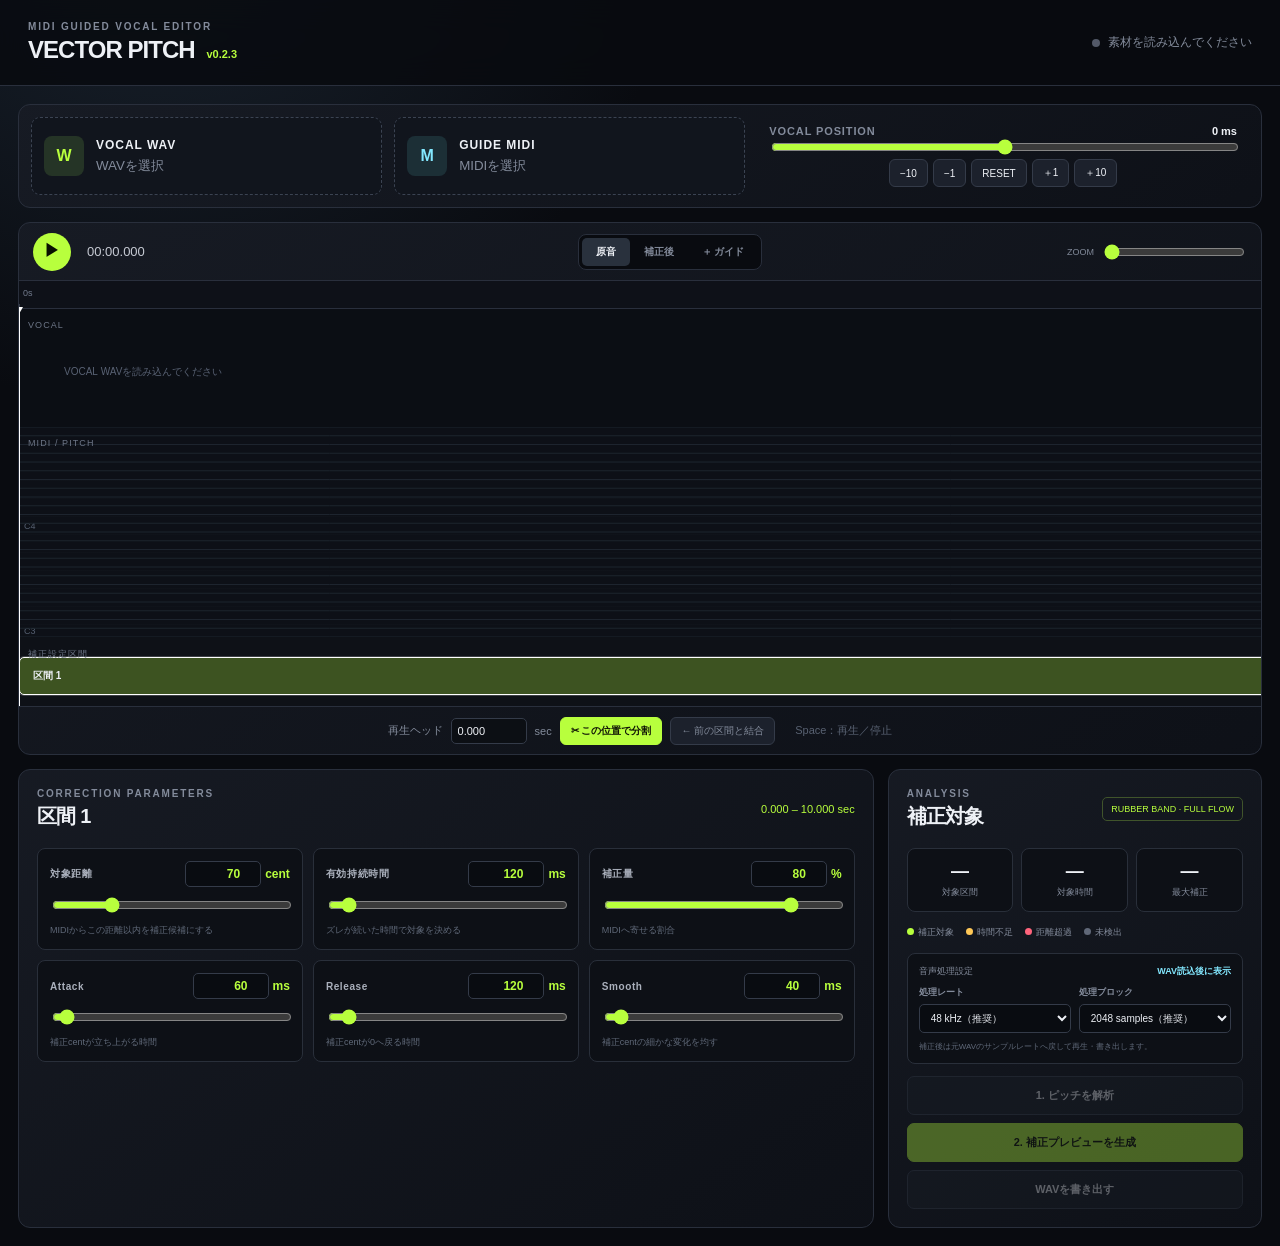
==== commit 458c6be5: "Add files via upload" ====
--- a/index.html
+++ b/index.html
@@ -1,120 +1,129 @@
 <!doctype html>
 <html lang="ja">
 <head>
-  <meta charset="utf-8">
-  <meta name="viewport" content="width=device-width, initial-scale=1, viewport-fit=cover">
-  <meta name="theme-color" content="#0b0e14">
-  <meta name="apple-mobile-web-app-capable" content="yes">
-  <meta name="apple-mobile-web-app-status-bar-style" content="black-translucent">
-  <meta name="apple-mobile-web-app-title" content="THREE PITCH">
-  <title>THREE PITCH</title>
-  <link rel="manifest" href="./manifest.webmanifest">
-  <link rel="apple-touch-icon" href="./icon-192.png">
-  <link rel="stylesheet" href="./style.css?v=41">
+  <meta charset="UTF-8" />
+  <meta name="viewport" content="width=device-width, initial-scale=1.0" />
+  <title>VECTOR PITCH — MIDI Guided Vocal Editor</title>
+  <link rel="stylesheet" href="styles.css" />
 </head>
 <body>
-  <main class="app">
-    <header class="brand">
-      <div class="mini-logo" aria-hidden="true"><span>THREE</span><strong>PITCH</strong></div>
-      <div class="brand-copy"><p>HARMONY TOOL</p><h1>THREE PITCH</h1><span>コード進行中の1音にフォーカス</span></div>
-      <nav class="header-actions" aria-label="アプリ操作">
-        <button id="openDetectButton" class="mode-button active" type="button">コード生成</button>
-        <button id="guideButton" class="help-button" type="button" aria-label="使い方を表示">?</button>
-      </nav>
-    </header>
+  <header class="app-header">
+    <div>
+      <p class="eyebrow">MIDI GUIDED VOCAL EDITOR</p>
+      <h1>VECTOR PITCH <span>v0.2.3</span></h1>
+    </div>
+    <div class="status" id="status"><i></i><span>素材を読み込んでください</span></div>
+  </header>
 
-    <section class="harmony-layout">
-      <section class="control-card chord-card">
-        <div class="section-title"><span>01</span><div><h2>CHORD</h2><p>その瞬間のコードを選択</p></div></div>
-        <div class="label">ROOT</div><div id="rootGrid" class="notes-grid"></div>
-        <div class="split-row">
-          <div><div class="label">BASE</div><div id="baseGrid" class="choice-grid base-grid"></div></div>
-          <div><div class="label">SHAPE</div><div id="shapeGrid" class="choice-grid shape-grid"></div></div>
+  <main>
+    <section class="import-strip panel">
+      <label class="file-card">
+        <span class="file-icon">W</span>
+        <span><b>VOCAL WAV</b><small id="wavName">WAVを選択</small></span>
+        <input id="wavFile" type="file" accept="audio/wav,audio/*" />
+      </label>
+      <label class="file-card">
+        <span class="file-icon midi">M</span>
+        <span><b>GUIDE MIDI</b><small id="midiName">MIDIを選択</small></span>
+        <input id="midiFile" type="file" accept="audio/midi,.mid,.midi" />
+      </label>
+      <div class="sync-box">
+        <div class="control-title"><span>VOCAL POSITION</span><output id="offsetOut">0 ms</output></div>
+        <input id="offset" type="range" min="-300000" max="300000" step="1" value="0" />
+        <div class="nudge-row">
+          <button data-nudge="-10">−10</button><button data-nudge="-1">−1</button>
+          <button id="offsetReset">RESET</button>
+          <button data-nudge="1">＋1</button><button data-nudge="10">＋10</button>
         </div>
-        <div class="label decoration-label">DECORATION</div><div id="decorationGrid" class="decoration-grid"></div>
-        <div class="summary"><strong id="chordName">C</strong><span id="chordTones">C · E · G</span></div>
-        <button id="playChordButton" class="sound-button wide" type="button">♪ コード同時再生</button>
+      </div>
+    </section>
+
+    <section class="editor panel">
+      <div class="timeline-toolbar">
+        <div class="transport">
+          <button class="play" id="playBtn" title="再生／停止（Space）">▶</button>
+          <span id="timeDisplay">00:00.000</span>
+        </div>
+        <div class="audition-tabs" role="group">
+          <button class="active" data-mode="original">原音</button>
+          <button data-mode="processed">補正後</button>
+          <button data-mode="guide">＋ ガイド</button>
+        </div>
+        <div class="zoom-control">
+          <span>ZOOM</span><input id="zoom" type="range" min="1" max="8" value="1" step="0.25" />
+        </div>
+      </div>
+
+      <div class="timeline-scroll" id="timelineScroll">
+        <div class="timeline-stage" id="timelineStage">
+          <div class="ruler" id="ruler"></div>
+          <div class="lane-label">VOCAL</div>
+          <canvas id="waveCanvas" height="118"></canvas>
+          <div class="lane-label midi-label">MIDI / PITCH</div>
+          <canvas id="pitchCanvas" height="210"></canvas>
+          <div class="lane-label region-label">補正設定区間</div>
+          <div class="region-lane" id="regionLane"></div>
+          <div class="playhead" id="playhead"></div>
+        </div>
+      </div>
+
+      <div class="selection-toolbar">
+        <span>再生ヘッド</span>
+        <input id="headTime" type="number" min="0" step="0.001" value="0" />
+        <span>sec</span>
+        <button class="accent" id="splitBtn">✂ この位置で分割</button>
+        <button id="mergePrevBtn">← 前の区間と結合</button>
+        <span class="shortcut-hint">Space：再生／停止</span>
+      </div>
+    </section>
+
+    <section class="lower-grid">
+      <section class="panel settings-panel">
+        <div class="section-head">
+          <div>
+            <p class="eyebrow">CORRECTION PARAMETERS</p>
+            <h2 id="settingsTitle">区間1</h2>
+          </div>
+          <span class="current-segment" id="segmentRange">全編</span>
+        </div>
+        <div class="knob-grid" id="knobGrid"></div>
       </section>
 
-      <section class="control-card melody-card">
-        <div class="section-title"><span>02</span><div><h2>MELODY</h2><p>コード構成音がリアルタイム発光</p></div></div>
-        <div id="melodyGrid" class="notes-grid"></div>
-        <div id="melodyWarning" class="warning" hidden><strong>⚠ コード外音</strong><span>選択した主旋律は、このコードの構成音ではありません。</span></div>
-        <div class="sound-grid">
-          <button id="playMelodyButton" class="sound-button" type="button">♪ 主旋律</button>
-          <button id="playUpperButton" class="sound-button" type="button">♪ 上ハモ</button>
-          <button id="playLowerButton" class="sound-button" type="button">♪ 下ハモ</button>
+      <section class="panel analysis-panel">
+        <div class="section-head">
+          <div><p class="eyebrow">ANALYSIS</p><h2>補正対象</h2></div>
+          <span class="engine-badge">RUBBER BAND · FULL FLOW</span>
         </div>
-      </section>
-
-      <section class="result-card" aria-live="polite">
-        <div class="result-grid">
-          <article class="harmony-result upper-result"><div class="result-kicker">上3度（下5度）</div><div id="upperResultNote" class="result-note">E</div><div class="direction-label">上の最短</div></article>
-          <div class="result-divider" aria-hidden="true"></div>
-          <article class="harmony-result lower-result"><div class="result-kicker">下3度（上5度）</div><div id="lowerResultNote" class="result-note">G</div><div class="direction-label">下の最短</div></article>
+        <div class="metrics">
+          <div><b id="targetCount">—</b><span>対象区間</span></div>
+          <div><b id="targetTime">—</b><span>対象時間</span></div>
+          <div><b id="maxCorrection">—</b><span>最大補正</span></div>
         </div>
-        <div class="rule-chip">基本三和音で判定</div>
-        <div class="maybe"><span>もしかして？</span><div id="maybeNotes" class="maybe-notes"></div></div>
-        <button id="harmonyCheckButton" class="sound-button harmony-check" type="button">♪ ハモ確認　主旋律 → 上 → 下 → 3音同時</button>
+        <div class="legend">
+          <span><i class="green"></i>補正対象</span>
+          <span><i class="yellow"></i>時間不足</span>
+          <span><i class="red"></i>距離超過</span>
+          <span><i class="gray"></i>未検出</span>
+        </div>
+        <div class="engine-settings">
+          <div class="engine-readout"><span>音声処理設定</span><b id="engineReadout">WAV読込後に表示</b></div>
+          <label>処理レート<select id="processRate"><option value="auto">元WAVと同じ</option><option value="44100">44.1 kHz</option><option value="48000" selected>48 kHz（推奨）</option></select></label>
+          <label>処理ブロック<select id="blockSize"><option value="1024">1024 samples</option><option value="2048" selected>2048 samples（推奨）</option><option value="4096">4096 samples</option></select></label>
+          <small>補正後は元WAVのサンプルレートへ戻して再生・書き出します。</small>
+        </div>
+        <div class="action-stack">
+          <button id="analyzeBtn" class="secondary" disabled>1. ピッチを解析</button>
+          <button id="renderBtn" class="primary" disabled>2. 補正プレビューを生成</button>
+          <button id="exportBtn" class="secondary" disabled>WAVを書き出す</button>
+        </div>
+        <div class="progress-wrap hidden" id="progressWrap">
+          <div class="progress"><i id="progressBar"></i></div>
+          <span id="progressText">処理中…</span>
+        </div>
       </section>
     </section>
   </main>
 
-  <dialog id="guideDialog" class="guide-dialog">
-    <form method="dialog" class="guide-panel">
-      <button class="dialog-close" value="close" aria-label="閉じる">×</button>
-      <div class="guide-logo">THREE PITCH</div>
-      <p>このアプリは</p>
-      <p class="guide-emphasis">「コード進行中の1音」</p>
-      <p>だけにフォーカスし、</p>
-      <p>その瞬間の最短ハモを<br>素早く確認するための<br>シンプルツールです。</p>
-      <h3>【ハモモード】</h3>
-      <p>①コードを選択<br>②主旋律を選択</p>
-      <p>すると</p>
-      <p>・上3度（下5度）<br>・下3度（上5度）</p>
-      <p>を表示します。</p>
-      <p>コード構成音は自動で発光します。</p>
-      <p>コード外音を選択すると<br>警告が表示されます。</p>
-      <h3>【コード生成】</h3>
-      <p>聞こえた音を選択すると</p>
-      <p>候補コードを<br>可能性が高い順に表示します。</p>
-      <p>前後コードを入力すると<br>コード進行を考慮した候補順位へ<br>自動調整します。</p>
-      <label class="dont-show"><input id="dontShowGuide" type="checkbox"> 次回から表示しない</label>
-      <button id="guideOkButton" class="guide-ok" value="ok">OK</button>
-    </form>
-  </dialog>
-
-  <dialog id="detectDialog" class="detect-dialog">
-    <section class="detect-window">
-      <header class="brand detect-window-header">
-        <div class="mini-logo" aria-hidden="true"><span>THREE</span><strong>PITCH</strong></div>
-        <div class="brand-copy"><p>CODE DETECT MODE</p><h1>CODE DETECT</h1><span>聞こえた音と前後進行から候補生成</span></div>
-        <button id="closeDetectButton" class="mode-button detect-close" type="button">ハモモードへ戻る</button>
-      </header>
-      <section class="detect-layout">
-        <section class="control-card detect-input-card">
-          <div class="section-title"><span>01</span><div><h2>HEARD NOTES</h2><p>聞こえた音を複数選択</p></div></div>
-          <div id="heardNotesGrid" class="notes-grid"></div>
-          <div class="detect-tools"><button id="clearHeardButton" class="utility-button" type="button">選択解除</button><span id="heardCount">0音選択</span></div>
-        </section>
-        <section class="control-card context-card">
-          <div class="section-title"><span>02</span><div><h2>CONTEXT</h2><p>前後コードは任意</p></div></div>
-          <div class="context-grid">
-            <label>前のコード<select id="previousChord"></select></label>
-            <label>次のコード<select id="nextChord"></select></label>
-          </div>
-          <p class="context-note">未入力なら聞こえた音だけで順位付けし、入力時は共通音・ルート進行・解決方向を加味します。</p>
-        </section>
-        <section class="control-card candidates-card" aria-live="polite">
-          <div class="section-title"><span>03</span><div><h2>CANDIDATES</h2><p>可能性が高い順</p></div></div>
-          <div id="candidateList" class="candidate-list"></div>
-        </section>
-      </section>
-    </section>
-  </dialog>
-
-  <script src="./app.js?v=41"></script>
-  <script src="./detect.js?v=41"></script>
-  <script>if("serviceWorker" in navigator){addEventListener("load",()=>navigator.serviceWorker.register("./service-worker.js"));}</script>
+  <script src="app-v2.js" type="module"></script>
 </body>
 </html>
--- a/styles.css
+++ b/styles.css
@@ -0,0 +1,132 @@
+:root {
+  --bg: #090b10;
+  --panel: #11141b;
+  --panel-2: #171b24;
+  --line: #292f3c;
+  --text: #eef1f6;
+  --muted: #838b9b;
+  --accent: #b8ff3d;
+  --accent-2: #83e8ff;
+  --warn: #ffc857;
+  --danger: #ff647c;
+}
+
+* { box-sizing: border-box; }
+body {
+  margin: 0;
+  min-width: 980px;
+  color: var(--text);
+  background: radial-gradient(circle at 12% -10%, #1a2430 0, transparent 30%), var(--bg);
+  font-family: Inter, ui-sans-serif, -apple-system, BlinkMacSystemFont, "Helvetica Neue", sans-serif;
+}
+button, input { font: inherit; }
+button { color: inherit; cursor: pointer; }
+.app-header {
+  height: 86px;
+  padding: 20px 28px;
+  display: flex;
+  justify-content: space-between;
+  align-items: center;
+  border-bottom: 1px solid var(--line);
+  background: rgba(9,11,16,.86);
+  backdrop-filter: blur(16px);
+  position: sticky; top: 0; z-index: 30;
+}
+.eyebrow { margin: 0 0 4px; color: var(--muted); font-size: 10px; letter-spacing: .18em; font-weight: 800; }
+h1, h2 { margin: 0; letter-spacing: -.04em; }
+h1 { font-size: 24px; } h1 span { color: var(--accent); font-size: 11px; margin-left: 6px; letter-spacing: 0; }
+h2 { font-size: 20px; }
+.status { display:flex; align-items:center; gap:8px; color:var(--muted); font-size:12px; }
+.status i { width:8px; height:8px; border-radius:50%; background:#535968; }
+.status.ready i { background:var(--accent); box-shadow:0 0 12px var(--accent); }
+main { padding: 18px; max-width: 1600px; margin: 0 auto; }
+.panel { background: linear-gradient(145deg, rgba(23,27,36,.96), rgba(14,17,24,.96)); border:1px solid var(--line); border-radius:12px; }
+.import-strip { display:grid; grid-template-columns: 1fr 1fr 1.4fr; gap:12px; padding:12px; margin-bottom:14px; }
+.file-card { display:flex; align-items:center; gap:12px; min-height:72px; padding:12px; border:1px dashed #3b4352; border-radius:9px; cursor:pointer; background:#11151d; }
+.file-card:hover { border-color:var(--accent); }
+.file-card input { display:none; }
+.file-card b, .file-card small { display:block; }
+.file-card b { font-size:12px; letter-spacing:.08em; }
+.file-card small { color:var(--muted); margin-top:5px; max-width:250px; white-space:nowrap; overflow:hidden; text-overflow:ellipsis; }
+.file-icon { display:grid; place-items:center; width:40px; height:40px; border-radius:8px; background:#253426; color:var(--accent); font-weight:900; }
+.file-icon.midi { background:#1c2f36; color:var(--accent-2); }
+.sync-box { padding:8px 12px; }
+.control-title { display:flex; justify-content:space-between; align-items:center; font-size:11px; color:var(--muted); font-weight:800; letter-spacing:.08em; }
+.control-title output { color:var(--text); letter-spacing:0; }
+input[type=range] { width:100%; accent-color:var(--accent); }
+.nudge-row { display:flex; justify-content:center; gap:5px; }
+.nudge-row button, .ghost, .selection-toolbar button { background:#1c212c; border:1px solid #343b49; border-radius:6px; padding:6px 10px; font-size:10px; }
+.editor { overflow:hidden; }
+.timeline-toolbar { height:58px; padding:10px 14px; display:flex; align-items:center; justify-content:space-between; border-bottom:1px solid var(--line); }
+.transport { display:flex; align-items:center; gap:8px; min-width:240px; }
+.transport button { border:0; }
+.play { width:38px;height:38px;border-radius:50%;background:var(--accent);color:#081000;font-weight:900; }
+.play.playing { background:#fff; }
+#timeDisplay { font-variant-numeric:tabular-nums; font-size:13px; color:#c7cbd4; margin-left:8px; }
+.audition-tabs { display:flex; background:#090b10; border:1px solid var(--line); padding:3px; border-radius:8px; }
+.audition-tabs button { background:transparent; border:0; color:var(--muted); border-radius:5px; padding:7px 14px; font-size:10px; font-weight:800; }
+.audition-tabs button.active { background:#29313d; color:var(--text); }
+.zoom-control { display:flex; align-items:center; gap:8px; color:var(--muted); font-size:9px; min-width:180px; }
+.timeline-scroll { overflow-x:auto; background:#0b0e14; }
+.timeline-stage { width:100%; min-width:900px; height:425px; position:relative; }
+.ruler { position:absolute; left:0;right:0;top:0;height:28px;border-bottom:1px solid var(--line); background:#0e1118; }
+.ruler span { position:absolute; top:7px; font-size:9px; color:#727b8d; transform:translateX(4px); }
+.ruler span:before { content:""; position:absolute; left:-4px; top:16px; width:1px;height:8px;background:#353c49; }
+.lane-label { position:absolute; left:9px; top:39px; z-index:5; font-size:9px; color:#6d7687; letter-spacing:.12em; pointer-events:none; }
+.midi-label { top:157px; }.region-label { top:367px; }
+canvas { display:block; position:absolute; left:0; width:100%; cursor:crosshair; }
+canvas { touch-action:none; }
+#waveCanvas { top:28px; background:#0b0e14; border-bottom:1px solid var(--line); }
+#pitchCanvas { top:146px; background:repeating-linear-gradient(to bottom,#0d1017 0,#0d1017 17px,#11151c 18px); border-bottom:1px solid var(--line); }
+.region-lane { position:absolute; left:0;right:0;top:356px;height:69px;background:#0e1117; }
+.region-block { position:absolute; height:38px; top:20px; min-width:18px; border:1px solid var(--accent); background:rgba(184,255,61,.15); border-radius:5px; cursor:grab; overflow:visible; }
+.region-block.selected { box-shadow:0 0 0 2px rgba(184,255,61,.25); background:rgba(184,255,61,.25); }
+.region-block span { display:block;padding:11px 13px;font-size:10px;font-weight:800;white-space:nowrap;overflow:hidden;text-overflow:ellipsis; }
+.region-handle { position:absolute;top:0;width:7px;height:100%;background:rgba(184,255,61,.7);cursor:ew-resize; }
+.region-handle.left { left:0; }.region-handle.right { right:0; }
+.playhead { position:absolute; top:28px; bottom:0; width:1px; background:#fff; z-index:12; pointer-events:none; display:none; }
+.playhead:before { content:""; position:absolute; top:-2px;left:-4px;border-left:4px solid transparent;border-right:4px solid transparent;border-top:7px solid white; }
+.playhead { cursor:ew-resize; pointer-events:auto; }
+.selection-toolbar { min-height:48px; display:flex;align-items:center;justify-content:center;gap:8px;border-top:1px solid var(--line);font-size:11px;color:var(--muted); }
+.selection-toolbar input { width:76px;background:#0c0f14;border:1px solid #343b49;color:var(--text);padding:6px;border-radius:5px; }
+.selection-toolbar .accent { background:var(--accent);color:#101506;border-color:var(--accent);font-weight:800; }
+.shortcut-hint { color:#586171; margin-left:12px; }
+.lower-grid { display:grid; grid-template-columns:minmax(650px,1.6fr) minmax(300px,.7fr); gap:14px; margin-top:14px; }
+.settings-panel,.analysis-panel { padding:18px; }
+.section-head { display:flex;justify-content:space-between;align-items:center;margin-bottom:18px; }
+.knob-grid { display:grid; grid-template-columns:repeat(3,1fr); gap:10px; }
+.param { background:#0d1016;border:1px solid #292f3a;border-radius:8px;padding:12px; }
+.param.override { border-color:var(--accent); }
+.param-head { display:flex;align-items:center;justify-content:space-between;margin-bottom:8px; }
+.param-head label { font-size:10px;color:#aab0bc;font-weight:800;letter-spacing:.06em; }
+.param-head output { display:flex;align-items:center;gap:4px;font-size:12px;font-weight:800;color:var(--accent); }
+.param-number { width:76px;background:#090c11;border:1px solid #343b49;color:var(--accent);border-radius:5px;padding:5px;text-align:right;font-weight:800; }
+.inherit { display:none; border:0;background:transparent;color:var(--muted);font-size:9px;padding:0; }
+.region-mode .inherit { display:block; }.param.override .inherit { color:var(--accent); }
+.param small { display:block;color:#606979;font-size:9px;margin-top:7px; }
+.region-meta { display:flex;align-items:end;justify-content:space-between;margin-top:14px;padding-top:14px;border-top:1px solid var(--line); }
+.region-meta label { font-size:10px;color:var(--muted); }.region-meta input { display:block;margin-top:5px;background:#0c0f14;border:1px solid #343b49;color:var(--text);padding:8px;border-radius:5px; }
+.danger { background:#351922;border:1px solid #6a2939;color:#ff8799;border-radius:6px;padding:8px 12px;font-size:10px; }
+.engine-badge { font-size:9px;color:var(--accent);border:1px solid #40542b;padding:6px 8px;border-radius:5px; }
+.current-segment { color:var(--accent);font-size:11px;font-variant-numeric:tabular-nums; }
+.region-block { cursor:pointer; }
+.region-block span { pointer-events:none; }
+.region-block.current { border-color:#fff;background:rgba(184,255,61,.28);box-shadow:0 0 0 1px rgba(255,255,255,.2); }
+.metrics { display:grid;grid-template-columns:repeat(3,1fr);gap:8px; }
+.metrics div { background:#0d1016;border:1px solid #292f3a;border-radius:8px;padding:12px;text-align:center; }
+.metrics b,.metrics span { display:block; }.metrics b { font-size:18px; }.metrics span { font-size:9px;color:var(--muted);margin-top:4px; }
+.legend { display:flex;gap:12px;flex-wrap:wrap;margin:14px 0;color:var(--muted);font-size:9px; }
+.legend i { display:inline-block;width:7px;height:7px;border-radius:50%;margin-right:4px; }.green{background:var(--accent)}.yellow{background:var(--warn)}.red{background:var(--danger)}.gray{background:#606878}
+.engine-settings { display:grid;grid-template-columns:1fr 1fr;gap:8px;margin:12px 0;padding:11px;background:#0d1016;border:1px solid #292f3a;border-radius:8px; }
+.engine-settings label { display:grid;gap:5px;color:var(--muted);font-size:9px;font-weight:700; }
+.engine-settings select { width:100%;background:#090c11;border:1px solid #343b49;color:var(--text);border-radius:5px;padding:7px;font-size:10px; }
+.engine-readout { grid-column:1/-1;display:flex;justify-content:space-between;gap:8px;color:var(--muted);font-size:9px; }
+.engine-readout b { color:var(--accent-2);font-variant-numeric:tabular-nums; }
+.engine-settings small { grid-column:1/-1;color:#606979;font-size:8px;line-height:1.4; }
+.action-stack { display:grid;gap:8px; }
+.action-stack button { border-radius:7px;padding:11px;border:1px solid #394251;font-size:11px;font-weight:800; }
+.primary { background:var(--accent);border-color:var(--accent)!important;color:#101506; }.secondary { background:#1b202a; }
+button:disabled { opacity:.35;cursor:not-allowed; }
+.progress-wrap { margin-top:12px; }.progress { height:5px;background:#252a35;border-radius:4px;overflow:hidden; }.progress i { display:block;width:0;height:100%;background:var(--accent); }.progress-wrap span { display:block;margin-top:6px;color:var(--muted);font-size:9px; }
+.hidden { display:none!important; }
+@media(max-width:1100px){.lower-grid{grid-template-columns:1fr}.import-strip{grid-template-columns:1fr 1fr}.sync-box{grid-column:1/-1}.knob-grid{grid-template-columns:repeat(2,1fr)}}
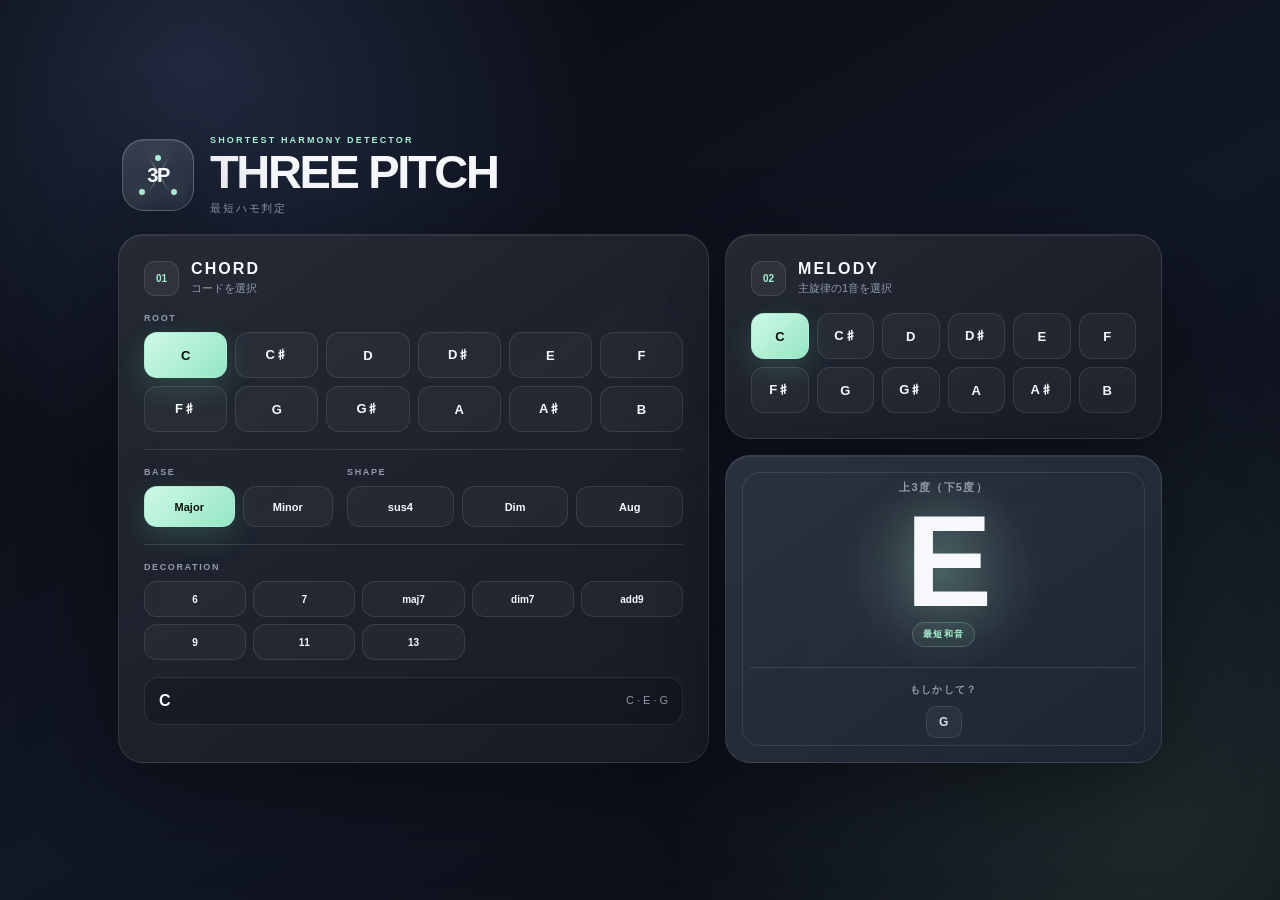
==== commit af889138: "Add files via upload" ====
--- a/index.html
+++ b/index.html
@@ -1,129 +1,58 @@
 <!doctype html>
 <html lang="ja">
 <head>
-  <meta charset="UTF-8" />
-  <meta name="viewport" content="width=device-width, initial-scale=1.0" />
-  <title>VECTOR PITCH — MIDI Guided Vocal Editor</title>
-  <link rel="stylesheet" href="styles.css" />
+  <meta charset="utf-8">
+  <meta name="viewport" content="width=device-width, initial-scale=1, viewport-fit=cover">
+  <meta name="theme-color" content="#0b0e14">
+  <meta name="apple-mobile-web-app-capable" content="yes">
+  <meta name="apple-mobile-web-app-status-bar-style" content="black-translucent">
+  <meta name="apple-mobile-web-app-title" content="3PITCH">
+  <title>THREE PITCH</title>
+  <link rel="manifest" href="./manifest.webmanifest">
+  <link rel="apple-touch-icon" href="./icon-192.png">
+  <link rel="stylesheet" href="./style.css?v=1">
 </head>
 <body>
-  <header class="app-header">
-    <div>
-      <p class="eyebrow">MIDI GUIDED VOCAL EDITOR</p>
-      <h1>VECTOR PITCH <span>v0.2.3</span></h1>
-    </div>
-    <div class="status" id="status"><i></i><span>素材を読み込んでください</span></div>
-  </header>
+  <main class="app">
+    <header class="brand">
+      <div class="mini-logo" aria-hidden="true"><i></i><i></i><i></i><b>3P</b></div>
+      <div class="brand-copy">
+        <p>SHORTEST HARMONY DETECTOR</p>
+        <h1>THREE PITCH</h1>
+        <span>最短ハモ判定</span>
+      </div>
+    </header>
 
-  <main>
-    <section class="import-strip panel">
-      <label class="file-card">
-        <span class="file-icon">W</span>
-        <span><b>VOCAL WAV</b><small id="wavName">WAVを選択</small></span>
-        <input id="wavFile" type="file" accept="audio/wav,audio/*" />
-      </label>
-      <label class="file-card">
-        <span class="file-icon midi">M</span>
-        <span><b>GUIDE MIDI</b><small id="midiName">MIDIを選択</small></span>
-        <input id="midiFile" type="file" accept="audio/midi,.mid,.midi" />
-      </label>
-      <div class="sync-box">
-        <div class="control-title"><span>VOCAL POSITION</span><output id="offsetOut">0 ms</output></div>
-        <input id="offset" type="range" min="-300000" max="300000" step="1" value="0" />
-        <div class="nudge-row">
-          <button data-nudge="-10">−10</button><button data-nudge="-1">−1</button>
-          <button id="offsetReset">RESET</button>
-          <button data-nudge="1">＋1</button><button data-nudge="10">＋10</button>
-        </div>
+    <section class="control-card chord-card">
+      <div class="section-title"><span>01</span><div><h2>CHORD</h2><p>コードを選択</p></div></div>
+      <div class="label">ROOT</div>
+      <div id="rootGrid" class="notes-grid"></div>
+
+      <div class="split-row">
+        <div><div class="label">BASE</div><div id="baseGrid" class="choice-grid base-grid"></div></div>
+        <div><div class="label">SHAPE</div><div id="shapeGrid" class="choice-grid shape-grid"></div></div>
       </div>
+
+      <div class="label decoration-label">DECORATION</div>
+      <div id="decorationGrid" class="decoration-grid"></div>
+
+      <div class="summary"><strong id="chordName">C</strong><span id="chordTones">C · E · G</span></div>
     </section>
 
-    <section class="editor panel">
-      <div class="timeline-toolbar">
-        <div class="transport">
-          <button class="play" id="playBtn" title="再生／停止（Space）">▶</button>
-          <span id="timeDisplay">00:00.000</span>
-        </div>
-        <div class="audition-tabs" role="group">
-          <button class="active" data-mode="original">原音</button>
-          <button data-mode="processed">補正後</button>
-          <button data-mode="guide">＋ ガイド</button>
-        </div>
-        <div class="zoom-control">
-          <span>ZOOM</span><input id="zoom" type="range" min="1" max="8" value="1" step="0.25" />
-        </div>
-      </div>
-
-      <div class="timeline-scroll" id="timelineScroll">
-        <div class="timeline-stage" id="timelineStage">
-          <div class="ruler" id="ruler"></div>
-          <div class="lane-label">VOCAL</div>
-          <canvas id="waveCanvas" height="118"></canvas>
-          <div class="lane-label midi-label">MIDI / PITCH</div>
-          <canvas id="pitchCanvas" height="210"></canvas>
-          <div class="lane-label region-label">補正設定区間</div>
-          <div class="region-lane" id="regionLane"></div>
-          <div class="playhead" id="playhead"></div>
-        </div>
-      </div>
-
-      <div class="selection-toolbar">
-        <span>再生ヘッド</span>
-        <input id="headTime" type="number" min="0" step="0.001" value="0" />
-        <span>sec</span>
-        <button class="accent" id="splitBtn">✂ この位置で分割</button>
-        <button id="mergePrevBtn">← 前の区間と結合</button>
-        <span class="shortcut-hint">Space：再生／停止</span>
-      </div>
+    <section class="control-card melody-card">
+      <div class="section-title"><span>02</span><div><h2>MELODY</h2><p>主旋律の1音を選択</p></div></div>
+      <div id="melodyGrid" class="notes-grid"></div>
     </section>
 
-    <section class="lower-grid">
-      <section class="panel settings-panel">
-        <div class="section-head">
-          <div>
-            <p class="eyebrow">CORRECTION PARAMETERS</p>
-            <h2 id="settingsTitle">区間1</h2>
-          </div>
-          <span class="current-segment" id="segmentRange">全編</span>
-        </div>
-        <div class="knob-grid" id="knobGrid"></div>
-      </section>
-
-      <section class="panel analysis-panel">
-        <div class="section-head">
-          <div><p class="eyebrow">ANALYSIS</p><h2>補正対象</h2></div>
-          <span class="engine-badge">RUBBER BAND · FULL FLOW</span>
-        </div>
-        <div class="metrics">
-          <div><b id="targetCount">—</b><span>対象区間</span></div>
-          <div><b id="targetTime">—</b><span>対象時間</span></div>
-          <div><b id="maxCorrection">—</b><span>最大補正</span></div>
-        </div>
-        <div class="legend">
-          <span><i class="green"></i>補正対象</span>
-          <span><i class="yellow"></i>時間不足</span>
-          <span><i class="red"></i>距離超過</span>
-          <span><i class="gray"></i>未検出</span>
-        </div>
-        <div class="engine-settings">
-          <div class="engine-readout"><span>音声処理設定</span><b id="engineReadout">WAV読込後に表示</b></div>
-          <label>処理レート<select id="processRate"><option value="auto">元WAVと同じ</option><option value="44100">44.1 kHz</option><option value="48000" selected>48 kHz（推奨）</option></select></label>
-          <label>処理ブロック<select id="blockSize"><option value="1024">1024 samples</option><option value="2048" selected>2048 samples（推奨）</option><option value="4096">4096 samples</option></select></label>
-          <small>補正後は元WAVのサンプルレートへ戻して再生・書き出します。</small>
-        </div>
-        <div class="action-stack">
-          <button id="analyzeBtn" class="secondary" disabled>1. ピッチを解析</button>
-          <button id="renderBtn" class="primary" disabled>2. 補正プレビューを生成</button>
-          <button id="exportBtn" class="secondary" disabled>WAVを書き出す</button>
-        </div>
-        <div class="progress-wrap hidden" id="progressWrap">
-          <div class="progress"><i id="progressBar"></i></div>
-          <span id="progressText">処理中…</span>
-        </div>
-      </section>
+    <section class="result-card" aria-live="polite">
+      <div class="result-kicker">上3度（下5度）</div>
+      <div id="resultNote" class="result-note">E</div>
+      <div class="rule-chip">最短和音</div>
+      <div class="maybe"><span>もしかして？</span><div id="maybeNotes" class="maybe-notes"></div></div>
     </section>
   </main>
 
-  <script src="app-v2.js" type="module"></script>
+  <script src="./app.js?v=1"></script>
+  <script>if("serviceWorker" in navigator){addEventListener("load",()=>navigator.serviceWorker.register("./service-worker.js"));}</script>
 </body>
 </html>
--- a/style.css
+++ b/style.css
@@ -0,0 +1,2 @@
+:root{color-scheme:dark;--bg:#080a0f;--panel:rgba(20,25,35,.84);--line:rgba(255,255,255,.1);--line2:rgba(255,255,255,.22);--text:#f7f8fb;--muted:#929cad;--accent:#a9f0d2;--ink:#07110d;--shadow:0 28px 90px rgba(0,0,0,.42)}
+*{box-sizing:border-box}html{min-height:100%;background:var(--bg)}body{margin:0;min-height:100dvh;color:var(--text);font-family:-apple-system,BlinkMacSystemFont,"Segoe UI","Hiragino Sans","Yu Gothic UI",sans-serif;background:radial-gradient(circle at 15% 8%,rgba(136,167,255,.19),transparent 30%),radial-gradient(circle at 90% 92%,rgba(169,240,210,.13),transparent 34%),linear-gradient(150deg,#07090e,#111725 54%,#080a10);overscroll-behavior:none}button{font:inherit;color:inherit}.app{width:min(1120px,100%);min-height:100dvh;margin:auto;padding:max(24px,env(safe-area-inset-top)) clamp(14px,3.4vw,38px) max(26px,env(safe-area-inset-bottom));display:grid;grid-template-columns:minmax(0,1.15fr) minmax(0,.85fr);grid-template-areas:"brand brand" "chord melody" "chord result";gap:16px;align-content:center}.brand{grid-area:brand;display:flex;align-items:center;gap:16px;padding:0 4px 2px}.mini-logo{width:72px;height:72px;flex:none;border:1px solid var(--line2);border-radius:22px;background:linear-gradient(145deg,rgba(255,255,255,.11),rgba(255,255,255,.02)),rgba(255,255,255,.025);box-shadow:inset 0 1px 0 rgba(255,255,255,.1),var(--shadow);position:relative;display:grid;place-items:center;overflow:hidden}.mini-logo b{z-index:3;font-size:20px;letter-spacing:-.08em}.mini-logo i{position:absolute;width:6px;height:6px;border-radius:50%;background:var(--accent);box-shadow:0 0 18px rgba(169,240,210,.75)}.mini-logo i:nth-child(1){top:15px;left:50%;transform:translateX(-50%)}.mini-logo i:nth-child(2){bottom:15px;left:16px}.mini-logo i:nth-child(3){bottom:15px;right:16px}.mini-logo:before,.mini-logo:after{content:"";position:absolute;height:1px;width:42px;top:34px;left:15px;background:linear-gradient(90deg,transparent,rgba(169,240,210,.65),transparent)}.mini-logo:before{transform:rotate(60deg)}.mini-logo:after{transform:rotate(-60deg)}.brand-copy p{margin:0 0 5px;color:var(--accent);font-size:9px;font-weight:850;letter-spacing:.24em}.brand-copy h1{margin:0;font-size:clamp(30px,4.6vw,47px);line-height:.92;letter-spacing:-.05em}.brand-copy span{display:block;margin-top:8px;color:var(--muted);font-size:11px;letter-spacing:.17em}.control-card,.result-card{border:1px solid var(--line);border-radius:25px;background:linear-gradient(145deg,rgba(255,255,255,.075),rgba(255,255,255,.018)),var(--panel);box-shadow:inset 0 1px 0 rgba(255,255,255,.08),var(--shadow);backdrop-filter:blur(22px);-webkit-backdrop-filter:blur(22px)}.control-card{padding:clamp(17px,3vw,25px)}.chord-card{grid-area:chord}.melody-card{grid-area:melody}.section-title{display:flex;gap:12px;align-items:center;margin-bottom:17px}.section-title>span{width:35px;height:35px;display:grid;place-items:center;border:1px solid var(--line);border-radius:11px;background:rgba(255,255,255,.055);color:var(--accent);font-size:10px;font-weight:900}.section-title h2{margin:0;font-size:16px;letter-spacing:.13em}.section-title p{margin:3px 0 0;color:var(--muted);font-size:11px}.label{margin:0 0 9px;color:var(--muted);font-size:9px;font-weight:900;letter-spacing:.18em}.notes-grid{display:grid;grid-template-columns:repeat(6,minmax(0,1fr));gap:8px}.note-button,.choice-button,.decoration-button{border:1px solid var(--line);background:rgba(255,255,255,.035);border-radius:13px;cursor:pointer;-webkit-tap-highlight-color:transparent;transition:transform .11s ease,border-color .12s ease,background .12s ease,color .12s ease,box-shadow .12s ease}.note-button{min-height:46px;font-weight:800;font-size:13px}.choice-button{min-height:41px;padding:0 10px;font-size:11px;font-weight:780}.decoration-button{min-height:36px;padding:0 10px;font-size:10px;font-weight:760}.note-button:active,.choice-button:active,.decoration-button:active{transform:scale(.96)}.note-button:hover,.choice-button:hover,.decoration-button:hover{border-color:var(--line2)}.selected{color:var(--ink);border-color:rgba(169,240,210,.82);background:linear-gradient(135deg,#cef9e8,#96e6c4);box-shadow:0 10px 28px rgba(111,225,181,.18)}.split-row{display:grid;grid-template-columns:.72fr 1.28fr;gap:14px;padding-top:17px;margin-top:17px;border-top:1px solid var(--line)}.choice-grid{display:grid;gap:8px}.base-grid{grid-template-columns:repeat(2,minmax(0,1fr))}.shape-grid{grid-template-columns:repeat(3,minmax(0,1fr))}.decoration-label{padding-top:17px;margin-top:17px;border-top:1px solid var(--line)}.decoration-grid{display:grid;grid-template-columns:repeat(5,minmax(0,1fr));gap:7px}.summary{margin-top:17px;min-height:48px;padding:11px 14px;display:flex;align-items:center;justify-content:space-between;gap:12px;border:1px solid var(--line);border-radius:15px;background:rgba(0,0,0,.16)}.summary strong{white-space:nowrap;font-size:16px}.summary span{color:var(--muted);text-align:right;font-size:11px;line-height:1.4}.result-card{grid-area:result;min-height:270px;padding:24px;display:grid;place-items:center;align-content:center;position:relative;overflow:hidden;background:radial-gradient(circle at 50% 38%,rgba(169,240,210,.18),transparent 34%),linear-gradient(145deg,rgba(255,255,255,.08),rgba(255,255,255,.015)),rgba(27,34,47,.94)}.result-card:after{content:"";position:absolute;inset:16px;border:1px solid rgba(169,240,210,.12);border-radius:18px;pointer-events:none}.result-kicker{z-index:1;color:var(--muted);font-size:11px;font-weight:800;letter-spacing:.12em}.result-note{z-index:1;margin:8px 0 2px;font-size:clamp(76px,13vw,130px);line-height:.9;font-weight:900;letter-spacing:-.08em;text-shadow:0 0 42px rgba(169,240,210,.2)}.rule-chip{z-index:1;padding:5px 10px;border:1px solid rgba(169,240,210,.22);border-radius:999px;color:var(--accent);background:rgba(169,240,210,.06);font-size:9px;font-weight:850;letter-spacing:.14em}.maybe{z-index:1;width:min(420px,100%);margin-top:20px;padding-top:15px;border-top:1px solid var(--line);text-align:center}.maybe>span{display:block;margin-bottom:9px;color:var(--muted);font-size:10px;font-weight:800;letter-spacing:.12em}.maybe-notes{display:flex;flex-wrap:wrap;justify-content:center;gap:7px;min-height:32px}.maybe-note{min-width:36px;height:32px;padding:0 10px;display:inline-grid;place-items:center;border:1px solid var(--line);border-radius:10px;background:rgba(255,255,255,.045);color:#d7dce5;font-size:12px;font-weight:800}.maybe-empty{color:rgba(255,255,255,.28);font-size:18px;line-height:32px}@media(max-width:760px){.app{grid-template-columns:1fr;grid-template-areas:"brand" "chord" "melody" "result";align-content:start}.mini-logo{width:62px;height:62px;border-radius:19px}.brand-copy h1{font-size:32px}.notes-grid{grid-template-columns:repeat(4,minmax(0,1fr))}.split-row{grid-template-columns:1fr}.decoration-grid{grid-template-columns:repeat(3,minmax(0,1fr))}.result-card{min-height:255px}}@media(max-width:370px){.notes-grid{grid-template-columns:repeat(3,minmax(0,1fr))}.decoration-grid{grid-template-columns:repeat(2,minmax(0,1fr))}.summary{align-items:flex-start;flex-direction:column}.summary span{text-align:left}}@media(prefers-reduced-motion:reduce){*{transition:none!important}}
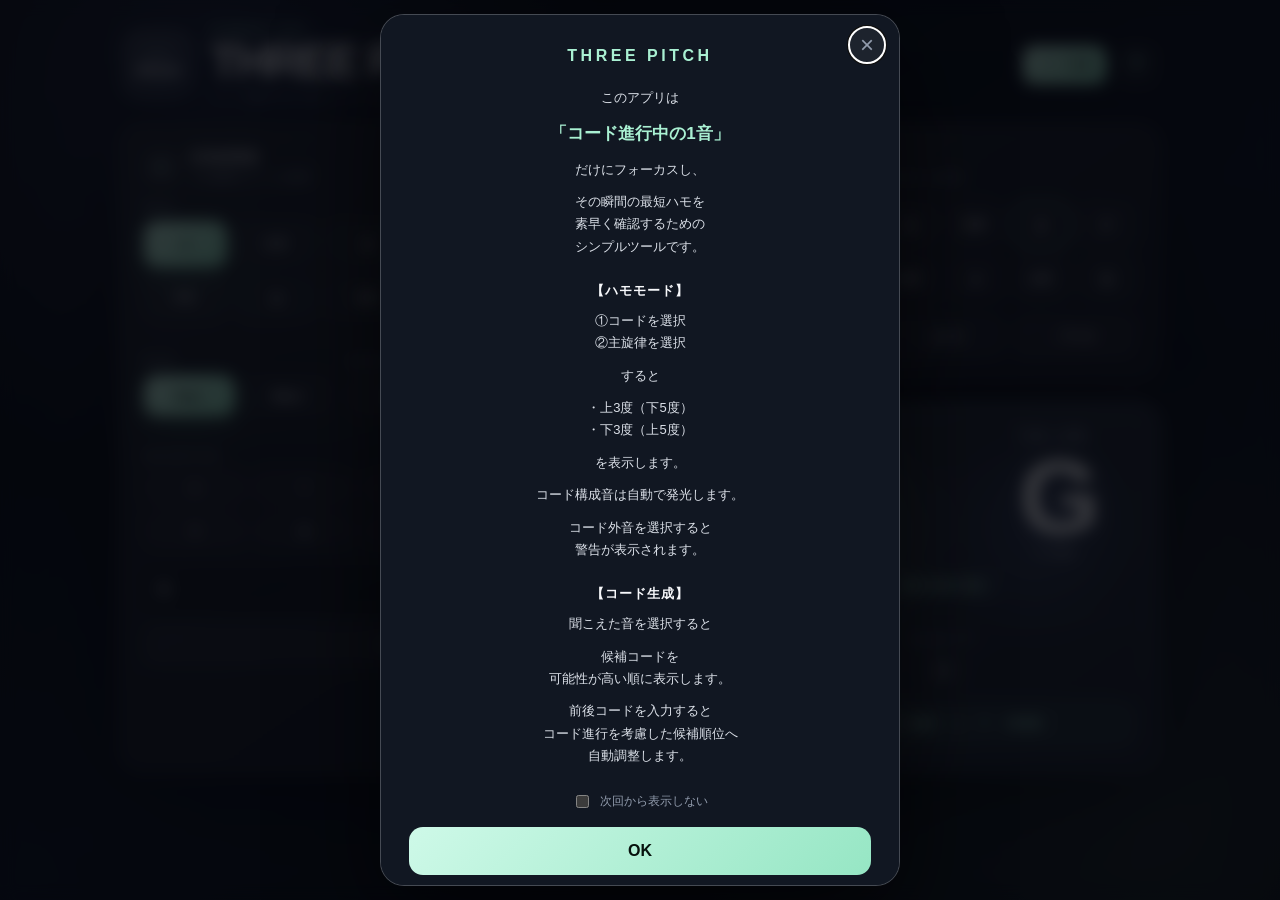
==== commit edda5dab: "Add files via upload" ====
--- a/index.html
+++ b/index.html
@@ -6,53 +6,115 @@
   <meta name="theme-color" content="#0b0e14">
   <meta name="apple-mobile-web-app-capable" content="yes">
   <meta name="apple-mobile-web-app-status-bar-style" content="black-translucent">
-  <meta name="apple-mobile-web-app-title" content="3PITCH">
+  <meta name="apple-mobile-web-app-title" content="THREE PITCH">
   <title>THREE PITCH</title>
   <link rel="manifest" href="./manifest.webmanifest">
   <link rel="apple-touch-icon" href="./icon-192.png">
-  <link rel="stylesheet" href="./style.css?v=1">
+  <link rel="stylesheet" href="./style.css?v=42">
 </head>
 <body>
   <main class="app">
     <header class="brand">
-      <div class="mini-logo" aria-hidden="true"><i></i><i></i><i></i><b>3P</b></div>
-      <div class="brand-copy">
-        <p>SHORTEST HARMONY DETECTOR</p>
-        <h1>THREE PITCH</h1>
-        <span>最短ハモ判定</span>
-      </div>
+      <div class="mini-logo" aria-hidden="true"><span>THREE</span><strong>PITCH</strong></div>
+      <div class="brand-copy"><p>HARMONY TOOL</p><h1>THREE PITCH</h1><span>コード進行中の1音にフォーカス</span></div>
+      <nav class="header-actions" aria-label="アプリ操作">
+        <button id="openDetectButton" class="mode-button active" type="button">コード生成</button>
+        <button id="guideButton" class="help-button" type="button" aria-label="使い方を表示">?</button>
+      </nav>
     </header>
 
-    <section class="control-card chord-card">
-      <div class="section-title"><span>01</span><div><h2>CHORD</h2><p>コードを選択</p></div></div>
-      <div class="label">ROOT</div>
-      <div id="rootGrid" class="notes-grid"></div>
+    <section class="harmony-layout">
+      <section class="control-card chord-card">
+        <div class="section-title"><span>01</span><div><h2>CHORD</h2><p>その瞬間のコードを選択</p></div></div>
+        <div class="label">ROOT</div><div id="rootGrid" class="notes-grid"></div>
+        <div class="split-row">
+          <div><div class="label">BASE</div><div id="baseGrid" class="choice-grid base-grid"></div></div>
+          <div><div class="label">SHAPE</div><div id="shapeGrid" class="choice-grid shape-grid"></div></div>
+        </div>
+        <div class="label decoration-label">DECORATION</div><div id="decorationGrid" class="decoration-grid"></div>
+        <div class="summary"><strong id="chordName">C</strong><span id="chordTones">C · E · G</span></div>
+        <button id="playChordButton" class="sound-button wide" type="button">♪ コード同時再生</button>
+      </section>
 
-      <div class="split-row">
-        <div><div class="label">BASE</div><div id="baseGrid" class="choice-grid base-grid"></div></div>
-        <div><div class="label">SHAPE</div><div id="shapeGrid" class="choice-grid shape-grid"></div></div>
-      </div>
+      <section class="control-card melody-card">
+        <div class="section-title"><span>02</span><div><h2>MELODY</h2><p>コード構成音がリアルタイム発光</p></div></div>
+        <div id="melodyGrid" class="notes-grid"></div>
+        <div id="melodyWarning" class="warning" hidden><strong>⚠ コード外音</strong><span>選択した主旋律は、このコードの構成音ではありません。</span></div>
+        <div class="sound-grid">
+          <button id="playMelodyButton" class="sound-button" type="button">♪ 主旋律</button>
+          <button id="playUpperButton" class="sound-button" type="button">♪ 上ハモ</button>
+          <button id="playLowerButton" class="sound-button" type="button">♪ 下ハモ</button>
+        </div>
+      </section>
 
-      <div class="label decoration-label">DECORATION</div>
-      <div id="decorationGrid" class="decoration-grid"></div>
-
-      <div class="summary"><strong id="chordName">C</strong><span id="chordTones">C · E · G</span></div>
-    </section>
-
-    <section class="control-card melody-card">
-      <div class="section-title"><span>02</span><div><h2>MELODY</h2><p>主旋律の1音を選択</p></div></div>
-      <div id="melodyGrid" class="notes-grid"></div>
-    </section>
-
-    <section class="result-card" aria-live="polite">
-      <div class="result-kicker">上3度（下5度）</div>
-      <div id="resultNote" class="result-note">E</div>
-      <div class="rule-chip">最短和音</div>
-      <div class="maybe"><span>もしかして？</span><div id="maybeNotes" class="maybe-notes"></div></div>
+      <section class="result-card" aria-live="polite">
+        <div class="result-grid">
+          <article class="harmony-result upper-result"><div class="result-kicker">上3度（下5度）</div><div id="upperResultNote" class="result-note">E</div><div class="direction-label">上の最短</div></article>
+          <div class="result-divider" aria-hidden="true"></div>
+          <article class="harmony-result lower-result"><div class="result-kicker">下3度（上5度）</div><div id="lowerResultNote" class="result-note">G</div><div class="direction-label">下の最短</div></article>
+        </div>
+        <div class="rule-chip">基本三和音で判定</div>
+        <div class="maybe"><span>もしかして？</span><div id="maybeNotes" class="maybe-notes"></div></div>
+        <button id="harmonyCheckButton" class="sound-button harmony-check" type="button">♪ ハモ確認　主旋律 → 上 → 下 → 3音同時</button>
+      </section>
     </section>
   </main>
 
-  <script src="./app.js?v=1"></script>
+  <dialog id="guideDialog" class="guide-dialog">
+    <form method="dialog" class="guide-panel">
+      <button class="dialog-close" value="close" aria-label="閉じる">×</button>
+      <div class="guide-logo">THREE PITCH</div>
+      <p>このアプリは</p>
+      <p class="guide-emphasis">「コード進行中の1音」</p>
+      <p>だけにフォーカスし、</p>
+      <p>その瞬間の最短ハモを<br>素早く確認するための<br>シンプルツールです。</p>
+      <h3>【ハモモード】</h3>
+      <p>①コードを選択<br>②主旋律を選択</p>
+      <p>すると</p>
+      <p>・上3度（下5度）<br>・下3度（上5度）</p>
+      <p>を表示します。</p>
+      <p>コード構成音は自動で発光します。</p>
+      <p>コード外音を選択すると<br>警告が表示されます。</p>
+      <h3>【コード生成】</h3>
+      <p>聞こえた音を選択すると</p>
+      <p>候補コードを<br>可能性が高い順に表示します。</p>
+      <p>前後コードを入力すると<br>コード進行を考慮した候補順位へ<br>自動調整します。</p>
+      <label class="dont-show"><input id="dontShowGuide" type="checkbox"> 次回から表示しない</label>
+      <button id="guideOkButton" class="guide-ok" value="ok">OK</button>
+    </form>
+  </dialog>
+
+  <dialog id="detectDialog" class="detect-dialog">
+    <section class="detect-window">
+      <header class="brand detect-window-header">
+        <div class="mini-logo" aria-hidden="true"><span>THREE</span><strong>PITCH</strong></div>
+        <div class="brand-copy"><p>CODE DETECT MODE</p><h1>CODE DETECT</h1><span>聞こえた音と前後進行から候補生成</span></div>
+        <button id="closeDetectButton" class="mode-button detect-close" type="button">ハモモードへ戻る</button>
+      </header>
+      <section class="detect-layout">
+        <section class="control-card detect-input-card">
+          <div class="section-title"><span>01</span><div><h2>HEARD NOTES</h2><p>聞こえた音を複数選択</p></div></div>
+          <div id="heardNotesGrid" class="notes-grid"></div>
+          <div class="detect-tools"><button id="clearHeardButton" class="utility-button" type="button">選択解除</button><span id="heardCount">0音選択</span></div>
+        </section>
+        <section class="control-card context-card">
+          <div class="section-title"><span>02</span><div><h2>CONTEXT</h2><p>前後コードは任意</p></div></div>
+          <div class="context-grid">
+            <label>前のコード<select id="previousChord"></select></label>
+            <label>次のコード<select id="nextChord"></select></label>
+          </div>
+          <p class="context-note">未入力なら聞こえた音だけで順位付けし、入力時は共通音・ルート進行・解決方向を加味します。</p>
+        </section>
+        <section class="control-card candidates-card" aria-live="polite">
+          <div class="section-title"><span>03</span><div><h2>CANDIDATES</h2><p>可能性が高い順</p></div></div>
+          <div id="candidateList" class="candidate-list"></div>
+        </section>
+      </section>
+    </section>
+  </dialog>
+
+  <script src="./app.js?v=42"></script>
+  <script src="./detect.js?v=42"></script>
   <script>if("serviceWorker" in navigator){addEventListener("load",()=>navigator.serviceWorker.register("./service-worker.js"));}</script>
 </body>
 </html>
--- a/style.css
+++ b/style.css
@@ -1,2 +1,31 @@
-:root{color-scheme:dark;--bg:#080a0f;--panel:rgba(20,25,35,.84);--line:rgba(255,255,255,.1);--line2:rgba(255,255,255,.22);--text:#f7f8fb;--muted:#929cad;--accent:#a9f0d2;--ink:#07110d;--shadow:0 28px 90px rgba(0,0,0,.42)}
-*{box-sizing:border-box}html{min-height:100%;background:var(--bg)}body{margin:0;min-height:100dvh;color:var(--text);font-family:-apple-system,BlinkMacSystemFont,"Segoe UI","Hiragino Sans","Yu Gothic UI",sans-serif;background:radial-gradient(circle at 15% 8%,rgba(136,167,255,.19),transparent 30%),radial-gradient(circle at 90% 92%,rgba(169,240,210,.13),transparent 34%),linear-gradient(150deg,#07090e,#111725 54%,#080a10);overscroll-behavior:none}button{font:inherit;color:inherit}.app{width:min(1120px,100%);min-height:100dvh;margin:auto;padding:max(24px,env(safe-area-inset-top)) clamp(14px,3.4vw,38px) max(26px,env(safe-area-inset-bottom));display:grid;grid-template-columns:minmax(0,1.15fr) minmax(0,.85fr);grid-template-areas:"brand brand" "chord melody" "chord result";gap:16px;align-content:center}.brand{grid-area:brand;display:flex;align-items:center;gap:16px;padding:0 4px 2px}.mini-logo{width:72px;height:72px;flex:none;border:1px solid var(--line2);border-radius:22px;background:linear-gradient(145deg,rgba(255,255,255,.11),rgba(255,255,255,.02)),rgba(255,255,255,.025);box-shadow:inset 0 1px 0 rgba(255,255,255,.1),var(--shadow);position:relative;display:grid;place-items:center;overflow:hidden}.mini-logo b{z-index:3;font-size:20px;letter-spacing:-.08em}.mini-logo i{position:absolute;width:6px;height:6px;border-radius:50%;background:var(--accent);box-shadow:0 0 18px rgba(169,240,210,.75)}.mini-logo i:nth-child(1){top:15px;left:50%;transform:translateX(-50%)}.mini-logo i:nth-child(2){bottom:15px;left:16px}.mini-logo i:nth-child(3){bottom:15px;right:16px}.mini-logo:before,.mini-logo:after{content:"";position:absolute;height:1px;width:42px;top:34px;left:15px;background:linear-gradient(90deg,transparent,rgba(169,240,210,.65),transparent)}.mini-logo:before{transform:rotate(60deg)}.mini-logo:after{transform:rotate(-60deg)}.brand-copy p{margin:0 0 5px;color:var(--accent);font-size:9px;font-weight:850;letter-spacing:.24em}.brand-copy h1{margin:0;font-size:clamp(30px,4.6vw,47px);line-height:.92;letter-spacing:-.05em}.brand-copy span{display:block;margin-top:8px;color:var(--muted);font-size:11px;letter-spacing:.17em}.control-card,.result-card{border:1px solid var(--line);border-radius:25px;background:linear-gradient(145deg,rgba(255,255,255,.075),rgba(255,255,255,.018)),var(--panel);box-shadow:inset 0 1px 0 rgba(255,255,255,.08),var(--shadow);backdrop-filter:blur(22px);-webkit-backdrop-filter:blur(22px)}.control-card{padding:clamp(17px,3vw,25px)}.chord-card{grid-area:chord}.melody-card{grid-area:melody}.section-title{display:flex;gap:12px;align-items:center;margin-bottom:17px}.section-title>span{width:35px;height:35px;display:grid;place-items:center;border:1px solid var(--line);border-radius:11px;background:rgba(255,255,255,.055);color:var(--accent);font-size:10px;font-weight:900}.section-title h2{margin:0;font-size:16px;letter-spacing:.13em}.section-title p{margin:3px 0 0;color:var(--muted);font-size:11px}.label{margin:0 0 9px;color:var(--muted);font-size:9px;font-weight:900;letter-spacing:.18em}.notes-grid{display:grid;grid-template-columns:repeat(6,minmax(0,1fr));gap:8px}.note-button,.choice-button,.decoration-button{border:1px solid var(--line);background:rgba(255,255,255,.035);border-radius:13px;cursor:pointer;-webkit-tap-highlight-color:transparent;transition:transform .11s ease,border-color .12s ease,background .12s ease,color .12s ease,box-shadow .12s ease}.note-button{min-height:46px;font-weight:800;font-size:13px}.choice-button{min-height:41px;padding:0 10px;font-size:11px;font-weight:780}.decoration-button{min-height:36px;padding:0 10px;font-size:10px;font-weight:760}.note-button:active,.choice-button:active,.decoration-button:active{transform:scale(.96)}.note-button:hover,.choice-button:hover,.decoration-button:hover{border-color:var(--line2)}.selected{color:var(--ink);border-color:rgba(169,240,210,.82);background:linear-gradient(135deg,#cef9e8,#96e6c4);box-shadow:0 10px 28px rgba(111,225,181,.18)}.split-row{display:grid;grid-template-columns:.72fr 1.28fr;gap:14px;padding-top:17px;margin-top:17px;border-top:1px solid var(--line)}.choice-grid{display:grid;gap:8px}.base-grid{grid-template-columns:repeat(2,minmax(0,1fr))}.shape-grid{grid-template-columns:repeat(3,minmax(0,1fr))}.decoration-label{padding-top:17px;margin-top:17px;border-top:1px solid var(--line)}.decoration-grid{display:grid;grid-template-columns:repeat(5,minmax(0,1fr));gap:7px}.summary{margin-top:17px;min-height:48px;padding:11px 14px;display:flex;align-items:center;justify-content:space-between;gap:12px;border:1px solid var(--line);border-radius:15px;background:rgba(0,0,0,.16)}.summary strong{white-space:nowrap;font-size:16px}.summary span{color:var(--muted);text-align:right;font-size:11px;line-height:1.4}.result-card{grid-area:result;min-height:270px;padding:24px;display:grid;place-items:center;align-content:center;position:relative;overflow:hidden;background:radial-gradient(circle at 50% 38%,rgba(169,240,210,.18),transparent 34%),linear-gradient(145deg,rgba(255,255,255,.08),rgba(255,255,255,.015)),rgba(27,34,47,.94)}.result-card:after{content:"";position:absolute;inset:16px;border:1px solid rgba(169,240,210,.12);border-radius:18px;pointer-events:none}.result-kicker{z-index:1;color:var(--muted);font-size:11px;font-weight:800;letter-spacing:.12em}.result-note{z-index:1;margin:8px 0 2px;font-size:clamp(76px,13vw,130px);line-height:.9;font-weight:900;letter-spacing:-.08em;text-shadow:0 0 42px rgba(169,240,210,.2)}.rule-chip{z-index:1;padding:5px 10px;border:1px solid rgba(169,240,210,.22);border-radius:999px;color:var(--accent);background:rgba(169,240,210,.06);font-size:9px;font-weight:850;letter-spacing:.14em}.maybe{z-index:1;width:min(420px,100%);margin-top:20px;padding-top:15px;border-top:1px solid var(--line);text-align:center}.maybe>span{display:block;margin-bottom:9px;color:var(--muted);font-size:10px;font-weight:800;letter-spacing:.12em}.maybe-notes{display:flex;flex-wrap:wrap;justify-content:center;gap:7px;min-height:32px}.maybe-note{min-width:36px;height:32px;padding:0 10px;display:inline-grid;place-items:center;border:1px solid var(--line);border-radius:10px;background:rgba(255,255,255,.045);color:#d7dce5;font-size:12px;font-weight:800}.maybe-empty{color:rgba(255,255,255,.28);font-size:18px;line-height:32px}@media(max-width:760px){.app{grid-template-columns:1fr;grid-template-areas:"brand" "chord" "melody" "result";align-content:start}.mini-logo{width:62px;height:62px;border-radius:19px}.brand-copy h1{font-size:32px}.notes-grid{grid-template-columns:repeat(4,minmax(0,1fr))}.split-row{grid-template-columns:1fr}.decoration-grid{grid-template-columns:repeat(3,minmax(0,1fr))}.result-card{min-height:255px}}@media(max-width:370px){.notes-grid{grid-template-columns:repeat(3,minmax(0,1fr))}.decoration-grid{grid-template-columns:repeat(2,minmax(0,1fr))}.summary{align-items:flex-start;flex-direction:column}.summary span{text-align:left}}@media(prefers-reduced-motion:reduce){*{transition:none!important}}
+
+:root{color-scheme:dark;--bg:#080a0f;--panel:rgba(20,25,35,.84);--line:rgba(255,255,255,.1);--line2:rgba(255,255,255,.22);--text:#f7f8fb;--muted:#929cad;--accent:#a9f0d2;--accent2:#88a7ff;--ink:#07110d;--shadow:0 28px 90px rgba(0,0,0,.42)}
+*{box-sizing:border-box}html{min-height:100%;background:var(--bg)}body{margin:0;min-height:100dvh;color:var(--text);font-family:-apple-system,BlinkMacSystemFont,"Segoe UI","Hiragino Sans","Yu Gothic UI",sans-serif;background:radial-gradient(circle at 15% 8%,rgba(136,167,255,.19),transparent 30%),radial-gradient(circle at 90% 92%,rgba(169,240,210,.13),transparent 34%),linear-gradient(150deg,#07090e,#111725 54%,#080a10);overscroll-behavior:none}button{font:inherit;color:inherit}.app{width:min(1120px,100%);min-height:100dvh;margin:auto;padding:max(24px,env(safe-area-inset-top)) clamp(14px,3.4vw,38px) max(26px,env(safe-area-inset-bottom));display:grid;grid-template-columns:minmax(0,1.15fr) minmax(0,.85fr);grid-template-areas:"brand brand" "chord melody" "chord result";gap:16px;align-content:center}.brand{grid-area:brand;display:flex;align-items:center;gap:16px;padding:0 4px 2px}.mini-logo{width:72px;height:72px;flex:none;border:1px solid var(--line2);border-radius:22px;background:linear-gradient(145deg,rgba(255,255,255,.11),rgba(255,255,255,.02)),rgba(255,255,255,.025);box-shadow:inset 0 1px 0 rgba(255,255,255,.1),var(--shadow);position:relative;display:grid;place-content:center;text-align:center;overflow:hidden}.mini-logo span,.mini-logo strong{position:relative;z-index:2;display:block}.mini-logo span{color:var(--muted);font-size:8px;font-weight:850;letter-spacing:.18em}.mini-logo strong{margin-top:4px;color:var(--text);font-size:15px;line-height:.92;font-weight:900;letter-spacing:-.035em}.mini-logo:before,.mini-logo:after{content:"";position:absolute;left:14px;right:14px;height:1px;background:linear-gradient(90deg,transparent,rgba(169,240,210,.58),transparent)}.mini-logo:before{top:17px}.mini-logo:after{bottom:17px}.brand-copy p{margin:0 0 5px;color:var(--accent);font-size:9px;font-weight:850;letter-spacing:.24em}.brand-copy h1{margin:0;font-size:clamp(30px,4.6vw,47px);line-height:.92;letter-spacing:-.05em}.brand-copy span{display:block;margin-top:8px;color:var(--muted);font-size:11px;letter-spacing:.17em}.control-card,.result-card{border:1px solid var(--line);border-radius:25px;background:linear-gradient(145deg,rgba(255,255,255,.075),rgba(255,255,255,.018)),var(--panel);box-shadow:inset 0 1px 0 rgba(255,255,255,.08),var(--shadow);backdrop-filter:blur(22px);-webkit-backdrop-filter:blur(22px)}.control-card{padding:clamp(17px,3vw,25px)}.chord-card{grid-area:chord}.melody-card{grid-area:melody}.section-title{display:flex;gap:12px;align-items:center;margin-bottom:17px}.section-title>span{width:35px;height:35px;display:grid;place-items:center;border:1px solid var(--line);border-radius:11px;background:rgba(255,255,255,.055);color:var(--accent);font-size:10px;font-weight:900}.section-title h2{margin:0;font-size:16px;letter-spacing:.13em}.section-title p{margin:3px 0 0;color:var(--muted);font-size:11px}.label{margin:0 0 9px;color:var(--muted);font-size:9px;font-weight:900;letter-spacing:.18em}.notes-grid{display:grid;grid-template-columns:repeat(6,minmax(0,1fr));gap:8px}.note-button,.choice-button,.decoration-button{border:1px solid var(--line);background:rgba(255,255,255,.035);border-radius:13px;cursor:pointer;-webkit-tap-highlight-color:transparent;transition:transform .11s ease,border-color .12s ease,background .12s ease,color .12s ease,box-shadow .12s ease}.note-button{min-height:46px;font-weight:800;font-size:13px}.choice-button{min-height:41px;padding:0 10px;font-size:11px;font-weight:780}.decoration-button{min-height:36px;padding:0 10px;font-size:10px;font-weight:760}.note-button:active,.choice-button:active,.decoration-button:active{transform:scale(.96)}.note-button:hover,.choice-button:hover,.decoration-button:hover{border-color:var(--line2)}.selected{color:var(--ink);border-color:rgba(169,240,210,.82);background:linear-gradient(135deg,#cef9e8,#96e6c4);box-shadow:0 10px 28px rgba(111,225,181,.18)}.split-row{display:grid;grid-template-columns:.72fr 1.28fr;gap:14px;padding-top:17px;margin-top:17px;border-top:1px solid var(--line)}.choice-grid{display:grid;gap:8px}.base-grid{grid-template-columns:repeat(2,minmax(0,1fr))}.shape-grid{grid-template-columns:repeat(3,minmax(0,1fr))}.decoration-label{padding-top:17px;margin-top:17px;border-top:1px solid var(--line)}.decoration-grid{display:grid;grid-template-columns:repeat(5,minmax(0,1fr));gap:7px}.summary{margin-top:17px;min-height:48px;padding:11px 14px;display:flex;align-items:center;justify-content:space-between;gap:12px;border:1px solid var(--line);border-radius:15px;background:rgba(0,0,0,.16)}.summary strong{white-space:nowrap;font-size:16px}.summary span{color:var(--muted);text-align:right;font-size:11px;line-height:1.4}
+.result-card{grid-area:result;min-height:310px;padding:clamp(20px,3vw,28px);display:grid;place-items:center;align-content:center;position:relative;overflow:hidden;background:radial-gradient(circle at 28% 36%,rgba(169,240,210,.17),transparent 28%),radial-gradient(circle at 72% 36%,rgba(136,167,255,.15),transparent 28%),linear-gradient(145deg,rgba(255,255,255,.08),rgba(255,255,255,.015)),rgba(27,34,47,.94)}.result-card:after{content:"";position:absolute;inset:16px;border:1px solid rgba(169,240,210,.12);border-radius:18px;pointer-events:none}.result-grid{position:relative;z-index:1;width:min(560px,100%);display:grid;grid-template-columns:1fr 1px 1fr;gap:clamp(16px,4vw,34px);align-items:center}.harmony-result{min-width:0;display:grid;justify-items:center;text-align:center}.result-divider{width:1px;height:128px;background:linear-gradient(transparent,var(--line2),transparent)}.result-kicker{color:var(--muted);font-size:10px;font-weight:800;letter-spacing:.1em;white-space:nowrap}.result-note{margin:10px 0 4px;font-size:clamp(64px,10vw,104px);line-height:.86;font-weight:900;letter-spacing:-.08em;text-shadow:0 0 42px rgba(169,240,210,.18)}.lower-result .result-note{text-shadow:0 0 42px rgba(136,167,255,.18)}.direction-label{color:rgba(255,255,255,.48);font-size:9px;font-weight:800;letter-spacing:.14em}.rule-chip{position:relative;z-index:1;margin-top:14px;padding:5px 10px;border:1px solid rgba(169,240,210,.22);border-radius:999px;color:var(--accent);background:rgba(169,240,210,.06);font-size:9px;font-weight:850;letter-spacing:.14em}.maybe{position:relative;z-index:1;width:min(560px,100%);margin-top:18px;padding-top:14px;border-top:1px solid var(--line);text-align:center}.maybe>span{display:block;margin-bottom:9px;color:var(--muted);font-size:10px;font-weight:800;letter-spacing:.12em}.maybe-notes{display:flex;flex-wrap:wrap;justify-content:center;gap:7px;min-height:32px}.maybe-note{min-width:36px;height:32px;padding:0 10px;display:inline-grid;place-items:center;border:1px solid var(--line);border-radius:10px;background:rgba(255,255,255,.045);color:#d7dce5;font-size:12px;font-weight:800}.maybe-empty{color:rgba(255,255,255,.28);font-size:18px;line-height:32px}
+@media(max-width:760px){.app{grid-template-columns:1fr;grid-template-areas:"brand" "chord" "melody" "result";align-content:start}.mini-logo{width:62px;height:62px;border-radius:19px}.brand-copy h1{font-size:32px}.notes-grid{grid-template-columns:repeat(4,minmax(0,1fr))}.split-row{grid-template-columns:1fr}.decoration-grid{grid-template-columns:repeat(3,minmax(0,1fr))}.result-card{min-height:300px}.result-grid{gap:14px}.result-note{font-size:clamp(60px,20vw,92px)}}
+@media(max-width:430px){.result-grid{grid-template-columns:1fr 1fr;gap:10px}.result-divider{display:none}.result-kicker{font-size:9px;letter-spacing:.04em}.result-note{font-size:clamp(58px,22vw,84px)}}
+@media(max-width:370px){.notes-grid{grid-template-columns:repeat(3,minmax(0,1fr))}.decoration-grid{grid-template-columns:repeat(2,minmax(0,1fr))}.summary{align-items:flex-start;flex-direction:column}.summary span{text-align:left}}
+@media(prefers-reduced-motion:reduce){*{transition:none!important}}
+
+/* v3 modes */
+.brand{flex-wrap:wrap}.mode-switch{margin-left:auto;display:flex;gap:7px;padding:5px;border:1px solid var(--line);border-radius:14px;background:rgba(0,0,0,.18)}.mode-button{min-height:38px;padding:0 14px;border:0;border-radius:10px;background:transparent;color:var(--muted);font-size:11px;font-weight:850;cursor:pointer}.mode-button.active{background:linear-gradient(135deg,#cef9e8,#96e6c4);color:var(--ink)}.mode-view{display:none;grid-column:1/-1}.mode-view.active{display:block}.harmony-layout{display:grid;grid-template-columns:minmax(0,1.15fr) minmax(0,.85fr);grid-template-areas:"chord melody" "chord result";gap:16px}.melody-card{align-self:stretch}.note-button.chord-tone{border-color:rgba(169,240,210,.52);box-shadow:inset 0 0 0 1px rgba(169,240,210,.12),0 0 18px rgba(169,240,210,.10)}.note-button.decor-tone{border-color:rgba(136,167,255,.5);box-shadow:inset 0 0 0 1px rgba(136,167,255,.1)}.note-button.invalid-selected{border-color:rgba(255,169,104,.9);background:linear-gradient(135deg,#ffd9b9,#ffab70);color:#2d1205}.warning{margin-top:14px;padding:12px 13px;border:1px solid rgba(255,169,104,.42);border-radius:14px;background:rgba(255,145,68,.09);display:grid;gap:3px}.warning strong{color:#ffc28e;font-size:12px}.warning span{color:#d9b99e;font-size:10px;line-height:1.45}.detect-layout{display:grid;grid-template-columns:1fr 1fr;grid-template-areas:"heard context" "candidates candidates";gap:16px}.detect-input-card{grid-area:heard}.context-card{grid-area:context}.candidates-card{grid-area:candidates}.detect-tools{margin-top:14px;display:flex;align-items:center;justify-content:space-between;gap:12px}.utility-button{min-height:38px;padding:0 14px;border:1px solid var(--line);border-radius:11px;background:rgba(255,255,255,.04);font-size:11px;font-weight:800;cursor:pointer}.detect-tools span,.context-note{color:var(--muted);font-size:10px}.context-grid{display:grid;grid-template-columns:1fr 1fr;gap:12px}.context-grid label{display:grid;gap:7px;color:var(--muted);font-size:10px;font-weight:800;letter-spacing:.08em}.context-grid select{width:100%;min-height:44px;padding:0 12px;border:1px solid var(--line);border-radius:12px;background:#111722;color:var(--text);font-size:13px}.context-note{margin:14px 0 0;line-height:1.5}.candidate-list{display:grid;gap:9px}.candidate-row{display:grid;grid-template-columns:44px minmax(100px,.8fr) 1.2fr auto;align-items:center;gap:12px;padding:12px 14px;border:1px solid var(--line);border-radius:14px;background:rgba(255,255,255,.03)}.candidate-rank{width:32px;height:32px;display:grid;place-items:center;border-radius:10px;background:rgba(169,240,210,.08);color:var(--accent);font-size:11px;font-weight:900}.candidate-name{font-size:17px;font-weight:900}.candidate-tones{color:var(--muted);font-size:11px}.candidate-score{min-width:52px;text-align:right;color:var(--accent);font-size:12px;font-weight:900}.candidate-reason{grid-column:2/5;color:rgba(255,255,255,.45);font-size:9px}.empty-candidates{padding:28px;text-align:center;color:var(--muted);font-size:12px;border:1px dashed var(--line);border-radius:14px}
+@media(max-width:760px){.mode-switch{width:100%;margin-left:0}.mode-button{flex:1}.harmony-layout,.detect-layout{grid-template-columns:1fr;grid-template-areas:"chord" "melody" "result"}.detect-layout{grid-template-areas:"heard" "context" "candidates"}.context-grid{grid-template-columns:1fr}.candidate-row{grid-template-columns:38px 1fr auto}.candidate-tones{grid-column:2/4}.candidate-reason{grid-column:2/4}}
+
+.app{grid-template-columns:1fr;grid-template-areas:"brand";align-content:start}
+
+.warning[hidden]{display:none!important}
+
+/* v4.0 COMPLETE */
+.header-actions{margin-left:auto;display:flex;align-items:center;gap:8px}.help-button{width:44px;height:44px;border:1px solid var(--line);border-radius:14px;background:rgba(255,255,255,.045);color:var(--accent);font-size:20px;font-weight:900;cursor:pointer}.help-button:hover,.sound-button:hover,.utility-button:hover,.mode-button:hover{border-color:var(--line2)}
+.sound-grid{display:grid;grid-template-columns:repeat(3,minmax(0,1fr));gap:8px;margin-top:14px}.sound-button{min-height:42px;padding:0 12px;border:1px solid var(--line);border-radius:12px;background:rgba(255,255,255,.045);color:var(--text);font-size:10px;font-weight:850;letter-spacing:.03em;cursor:pointer;transition:transform .12s ease,border-color .12s ease,background .12s ease,box-shadow .12s ease}.sound-button:active{transform:scale(.97)}.sound-button.wide{width:100%;margin-top:10px}.sound-button.harmony-check{position:relative;z-index:2;width:min(560px,100%);margin-top:16px;border-color:rgba(169,240,210,.28);background:rgba(169,240,210,.065);color:var(--accent)}.sound-button.playing{background:linear-gradient(135deg,#cef9e8,#96e6c4);color:var(--ink);box-shadow:0 0 28px rgba(111,225,181,.22)}
+.guide-dialog{width:min(520px,calc(100vw - 28px));max-height:calc(100vh - 28px);padding:0;border:1px solid var(--line2);border-radius:24px;background:#111722;color:var(--text);box-shadow:0 32px 100px rgba(0,0,0,.62)}.guide-dialog::backdrop{background:rgba(3,5,9,.78);backdrop-filter:blur(8px)}.guide-panel{position:relative;padding:30px 28px 26px;text-align:center}.dialog-close{position:absolute;right:14px;top:12px;width:36px;height:36px;border:0;border-radius:50%;background:rgba(255,255,255,.05);color:var(--muted);font-size:24px;cursor:pointer}.guide-logo{margin:2px 0 22px;color:var(--accent);font-weight:900;letter-spacing:.22em}.guide-panel p{margin:10px 0;color:#dce1e9;font-size:13px;line-height:1.72}.guide-panel h3{margin:24px 0 10px;font-size:13px;letter-spacing:.08em}.guide-emphasis{color:var(--accent)!important;font-size:17px!important;font-weight:900}.dont-show{display:flex;justify-content:center;align-items:center;gap:8px;margin:25px 0 16px;color:var(--muted);font-size:12px}.guide-ok{width:100%;min-height:48px;border:0;border-radius:14px;background:linear-gradient(135deg,#cef9e8,#96e6c4);color:var(--ink);font-weight:900;cursor:pointer}
+.detect-app{grid-template-columns:1fr;grid-template-areas:"brand"}.detect-app .brand{grid-area:brand}.detect-layout{grid-column:1/-1}
+@media(max-width:760px){.header-actions{width:100%;margin-left:0}.header-actions .mode-button{flex:1}.sound-grid{grid-template-columns:1fr}.guide-panel{padding:28px 20px 22px}.guide-panel p{font-size:12px}}
+
+/* v4.1: in-app Code Detect window */
+.detect-dialog{width:min(1180px,calc(100vw - 24px));height:min(920px,calc(100vh - 24px));max-width:none;max-height:none;padding:0;border:1px solid var(--line2);border-radius:24px;background:#0b0e14;color:var(--text);box-shadow:0 32px 100px rgba(0,0,0,.68);overflow:hidden}
+.detect-dialog::backdrop{background:rgba(3,5,9,.82);backdrop-filter:blur(8px)}
+.detect-window{height:100%;overflow:auto;padding:22px}
+.detect-window-header{position:sticky;top:-22px;z-index:5;margin:-22px -22px 18px;padding:22px;background:rgba(11,14,20,.96);backdrop-filter:blur(14px);border-bottom:1px solid var(--line)}
+.detect-close{margin-left:auto;border:1px solid var(--line);background:rgba(255,255,255,.045);color:var(--accent)}
+@media(max-width:760px){.detect-dialog{width:100vw;height:100dvh;border:0;border-radius:0}.detect-window{padding:14px}.detect-window-header{top:-14px;margin:-14px -14px 14px;padding:14px}.detect-close{width:100%;margin-left:0}.detect-window .brand-copy{min-width:0}}
